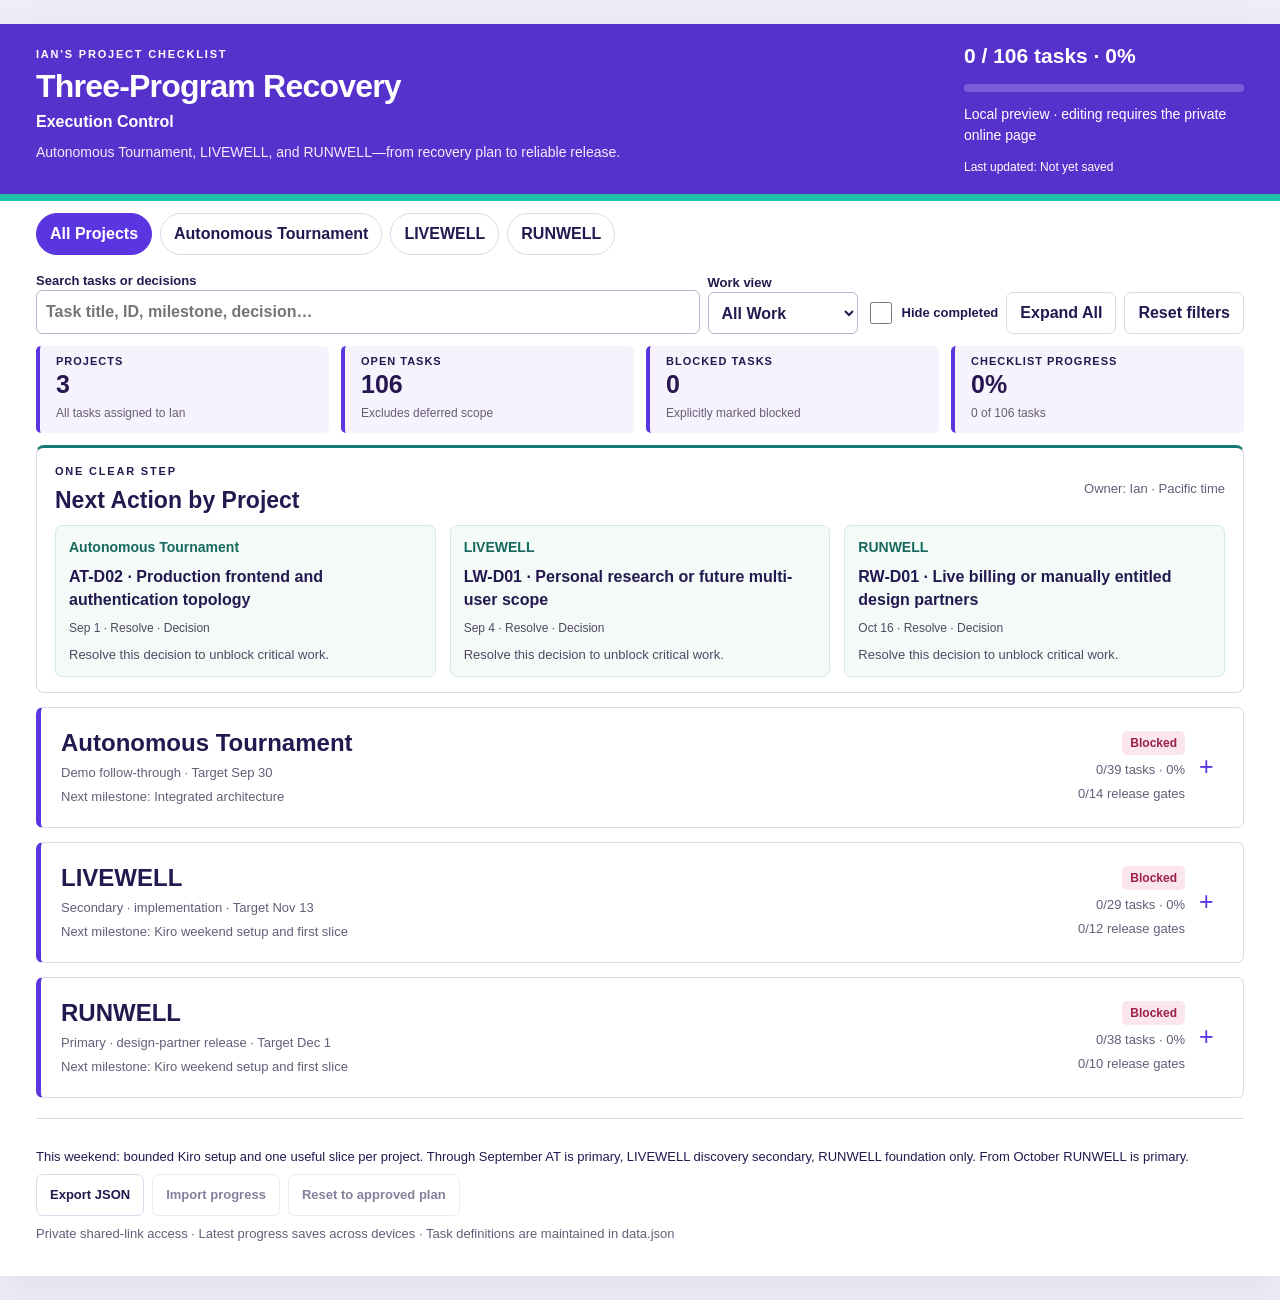
==== index.html @ fcde4083 "Build private three-program recovery checklist with shared S3 progress" ====
<!doctype html><html lang="en"><head><meta charset="utf-8"><meta name="viewport" content="width=device-width,initial-scale=1"><meta name="referrer" content="no-referrer"><title>Three-Program Recovery · Execution Control</title><link rel="stylesheet" href="styles.css"></head><body><main>
<header><div><p class="eyebrow">IAN'S PROJECT CHECKLIST</p><h1>Three-Program Recovery</h1><p class="header-sub">Execution Control</p><p id="subtitle">From recovery plan to reliable release.</p></div><div class="header-status"><strong id="headerProgress">Connecting…</strong><div class="progress"><span id="progressFill"></span></div><p id="sync" role="status" aria-live="polite">Loading shared progress</p><small id="updated"></small></div></header>
<section class="filters" aria-label="Checklist controls"><div class="pills" id="projects" aria-label="Project"><button data-project="all" class="active" aria-pressed="true">All Projects</button><button data-project="AT" aria-pressed="false">Autonomous Tournament</button><button data-project="LW" aria-pressed="false">LIVEWELL</button><button data-project="RW" aria-pressed="false">RUNWELL</button></div><div class="filter-row"><label class="search">Search tasks or decisions<input id="search" type="search" placeholder="Task title, ID, milestone, decision…"></label><label>Work view<select id="view"><option value="all">All Work</option><option value="open">Open Work</option><option value="critical">Critical Path</option><option value="blocked">Blocked</option><option value="gates">Release Gates</option></select></label><label class="check"><input type="checkbox" id="hideDone"> Hide completed</label><button id="expand">Expand All</button><button id="resetFilters">Reset filters</button></div></section>
<section class="metrics" aria-label="Selected project metrics" id="metrics"></section>
<section class="next"><div class="section-heading"><div><p class="eyebrow">ONE CLEAR STEP</p><h2>Next Action by Project</h2></div><span class="helper">Owner: Ian · Pacific time</span></div><div id="nextActions"></div></section>
<section class="portfolio" id="cards" aria-label="Project checklists"></section>
<footer><p id="sequence"></p><div class="footer-actions"><button id="export">Export JSON</button><button id="importButton">Import progress</button><input id="import" type="file" accept="application/json,.json" hidden><button id="reset">Reset to approved plan</button></div><p class="helper">Private shared-link access · Latest progress saves across devices · Task definitions are maintained in data.json</p></footer>
<div id="toast" role="alert" hidden></div>
<dialog id="editor"><form id="editForm"><div class="section-heading"><h2 id="editTitle"></h2><button type="button" id="closeEditor" aria-label="Close editor">✕</button></div><div id="editFields"></div><p id="editError" class="error" role="alert"></p><div class="dialog-actions"><button type="button" id="cancelEdit">Cancel</button><button class="primary" type="submit">Save changes</button></div></form></dialog>
</main><script>window.CONFIG=null;</script><script src="logic.js"></script><script src="app.js"></script></body></html>
---- styles.css ----
:root{font-family:"72","Brand 72",Arial,sans-serif;color:#24184f;background:#f0edf8;font-size:16px;line-height:1.5;--purple:#5b35df;--ink:#24184f;--teal:#147b70;--line:#ddd7ec;--wash:#f6f3fc}*{box-sizing:border-box}body{margin:0}main{max-width:1320px;margin:24px auto;background:white;box-shadow:0 16px 48px #24184f12}header{background:#5731cc;color:white;border-bottom:7px solid #22c1ac;padding:28px 36px;display:grid;grid-template-columns:1fr 280px;gap:24px;align-items:center}h1{font-size:clamp(28px,3vw,40px);line-height:1.12;margin:4px 0 6px;letter-spacing:-.8px}h2{font-size:23px;line-height:1.25;margin:0}h3{font-size:18px;margin:0 0 10px}p{margin:8px 0}.eyebrow{font-size:11px;letter-spacing:1.8px;font-weight:800;margin:0 0 6px}.header-sub{font-size:20px;font-weight:700;margin:0}.header-status strong{font-size:21px}.header-status p{font-size:14px}.header-status small{font-size:12px}#subtitle{color:#f3ecff;max-width:700px;font-size:15px}.progress{height:8px;background:#ffffff36;margin:12px 0;overflow:hidden;border-radius:8px}.progress span{height:100%;background:#28dfbf;display:block;width:0}.filters,.metrics,.next,.portfolio,footer{margin:20px 36px}.pills,.filter-row,.footer-actions{display:flex;gap:8px;flex-wrap:wrap;align-items:center}.pills{margin-bottom:16px}button,.button,select,input,textarea{font:inherit}button,.button{cursor:pointer;min-height:42px;border:1px solid var(--line);background:white;color:var(--ink);padding:8px 13px;border-radius:7px;font-weight:700;text-decoration:none;display:inline-flex;align-items:center;justify-content:center}button:hover,.button:hover{border-color:var(--purple);background:var(--wash)}button:disabled{opacity:.55;cursor:wait}.pills button{border-radius:22px}.pills .active,.primary{background:var(--purple);color:white;border-color:var(--purple)}.primary:hover{background:#4723b3;color:white}label{font-size:13px;font-weight:700;display:block}input:not([type=checkbox]),select,textarea{border:1px solid #bdb4d0;border-radius:6px;padding:9px;color:var(--ink);background:white;display:block;width:100%;min-height:42px}input[type=checkbox]{width:22px;height:22px;accent-color:var(--purple);flex-shrink:0}.filter-row{align-items:flex-end}.filter-row .search{flex:1;min-width:230px}.filter-row label:not(.search){flex-shrink:0}.check{display:flex;align-items:center;gap:7px;min-height:42px}.metrics{display:grid;grid-template-columns:repeat(4,1fr);gap:12px}.metric{padding:13px 18px;background:var(--wash);border-left:4px solid var(--purple);border-radius:5px}.metric span{font-size:11px;text-transform:uppercase;font-weight:800;letter-spacing:1px;display:block}.metric strong{font-size:27px;display:block}.metric small{font-size:12px;color:#665d79}.next{border:1px solid var(--line);border-top:3px solid var(--teal);border-radius:8px;padding:20px}.section-heading{display:flex;align-items:center;justify-content:space-between;gap:12px;margin-bottom:14px}.helper{font-size:13px;color:#665d79}#nextActions{display:grid;grid-template-columns:repeat(3,minmax(0,1fr));gap:14px}.next-item{padding:14px;background:#f3faf8;border:1px solid #d3eae5;border-radius:7px;min-width:0}.next-item h3{font-size:14px;margin:0 0 8px;color:#17695e}.next-item button{text-align:left;display:block;padding:0;background:none;border:0;font-size:16px;min-height:0;line-height:1.4}.next-item small{display:block;color:#514961;margin-top:8px}.next-item p{font-size:13px;color:#514961}.portfolio{margin-top:24px}.project-card{border:1px solid var(--line);border-left:5px solid var(--purple);border-radius:7px;margin:14px 0;overflow:hidden}.project-card>summary{padding:20px;list-style:none;cursor:pointer;display:grid;grid-template-columns:1fr auto 24px;align-items:center;gap:14px;background:#fff}.project-card>summary::-webkit-details-marker{display:none}.project-card>summary:after{content:'+';font-size:25px;color:var(--purple)}.project-card[open]>summary:after{content:'−'}.project-card>summary h2{font-size:24px}.project-card>summary small{display:block;font-size:13px;color:#665d79;margin-top:5px}.card-count{text-align:right;font-size:14px}.badge{display:inline-block;padding:3px 8px;border-radius:5px;background:#e5f4ef;color:#176051;font-size:12px;font-weight:800}.badge.blocked{background:#fce6ed;color:#9b2146}.badge.at-risk{background:#fff0d5;color:#805100}.project-body{padding:0 20px 22px;border-top:1px solid var(--line)}.context{display:grid;grid-template-columns:1fr 1fr;gap:14px;margin-top:18px}.context article{padding:16px;background:var(--wash);border-radius:6px}.context p,.context li{font-size:14px}.context summary{cursor:pointer;font-size:14px;font-weight:bold}.note-section{margin:20px 0;padding:18px;border:1px solid var(--line);border-radius:6px}.note-section textarea{min-height:88px;resize:vertical}.note-bottom{display:flex;align-items:center;gap:10px;flex-wrap:wrap;margin-top:10px}.note-bottom label{display:flex;align-items:center;gap:8px}.note-bottom input{max-width:140px}.phase{margin:22px 0}.phase>h3{font-size:12px;letter-spacing:1.1px;text-transform:uppercase;padding:10px 12px;background:#eee8fa;color:#4b2ca2;border-radius:4px}.task{border-bottom:1px solid var(--line);padding:12px 0;display:grid;grid-template-columns:28px minmax(0,1fr) auto;gap:10px;align-items:start}.task .title{font-size:16px;font-weight:700;display:block}.task.done .title{color:#6d657e;text-decoration:line-through}.task-meta{font-size:12px;color:#665d79;display:flex;gap:7px;flex-wrap:wrap;margin:4px 0}.task-meta .overdue{color:#a32641;font-weight:bold}.task details{font-size:14px;color:#514961}.task details summary{cursor:pointer;color:#5435a5;font-weight:700}.task p{white-space:pre-wrap;overflow-wrap:anywhere}.task .edit-task{font-size:13px;min-height:36px;padding:6px 10px}.task:target,.highlight{outline:3px solid #21bda6;outline-offset:3px;background:#f0faf7}.gates,.decisions,.costs{padding:16px;background:#faf9fc;border:1px solid var(--line);border-radius:6px;margin:18px 0}.gate-row,.decision-row{border-top:1px solid var(--line);padding:10px 0;display:flex;justify-content:space-between;gap:12px;font-size:14px}.gate-row button{font-size:12px;padding:3px 7px;min-height:30px}.gate-links{display:flex;gap:4px;flex-wrap:wrap}.decision-row small{display:block;color:#665d79}.costs>summary{cursor:pointer;font-weight:bold}.empty{padding:22px;background:var(--wash);color:#665d79;border-radius:6px}footer{padding:20px 0 24px;border-top:1px solid var(--line)}footer>p{font-size:13px}footer button,footer .button{font-size:13px}dialog{border:1px solid var(--line);border-radius:12px;max-width:660px;width:calc(100% - 30px);max-height:90vh;padding:24px;color:var(--ink)}dialog::backdrop{background:#19102d80}dialog label{margin:12px 0}dialog textarea{min-height:80px}.dialog-grid{display:grid;grid-template-columns:1fr 1fr;gap:12px}.dialog-actions{display:flex;justify-content:flex-end;gap:10px;margin-top:18px}.error{color:#aa2445;white-space:pre-wrap}#toast{position:fixed;bottom:22px;left:50%;transform:translateX(-50%);max-width:calc(100% - 24px);background:#24184f;color:white;padding:15px 20px;border-radius:9px;box-shadow:0 5px 20px #0003;z-index:10}button:focus-visible,summary:focus-visible,input:focus-visible,select:focus-visible,textarea:focus-visible,.button:focus-visible{outline:3px solid #169f90;outline-offset:3px}[hidden]{display:none!important}summary{scroll-margin-top:20px}button,a{overflow-wrap:anywhere}@media(max-width:800px){main{margin:0}header{padding:24px 20px;grid-template-columns:1fr}.header-status{max-width:380px}.filters,.metrics,.next,.portfolio,footer{margin-left:20px;margin-right:20px}.metrics{grid-template-columns:repeat(2,1fr)}#nextActions{grid-template-columns:1fr}.context{grid-template-columns:1fr}.section-heading{align-items:flex-start;flex-wrap:wrap}.project-card>summary{grid-template-columns:1fr 20px;padding:16px}.project-card>summary:after{grid-column:2;grid-row:1}.card-count{text-align:left;grid-column:1}.project-card>summary h2{font-size:23px}.project-body{padding:0 14px 18px}.task{grid-template-columns:26px minmax(0,1fr)}.edit-task{grid-column:2;justify-self:start}.gate-row,.decision-row{flex-direction:column}.filter-row .search{min-width:100%}.dialog-grid{grid-template-columns:1fr}.next{padding:16px}}@media(prefers-reduced-motion:reduce){*{scroll-behavior:auto!important}}@media print{.filters,footer,.edit-task,.note-bottom{display:none}main{margin:0;box-shadow:none}header{background:#eee;color:#24184f}}

@media(min-width:801px){header{padding:20px 36px;gap:20px}h1{font-size:36px}.header-sub{font-size:18px}.filters,.metrics,.next,.portfolio{margin-top:16px;margin-bottom:16px}.metric{padding:10px 16px}.metric strong{font-size:25px}.next{padding:15px 18px}.next-item{padding:11px 13px}.next-item p{margin-bottom:0}.section-heading{margin-bottom:11px}}

input:not([type=checkbox]),select,textarea{font-size:16px}

@media(min-width:801px){header{padding:16px 36px}h1{font-size:32px}.header-sub{font-size:16px}#subtitle{font-size:14px}.filters,.metrics,.next,.portfolio{margin-top:12px;margin-bottom:12px}.metric{padding:9px 16px}.metric span,.metric strong{line-height:1.25}.next-item small{font-size:12px}}
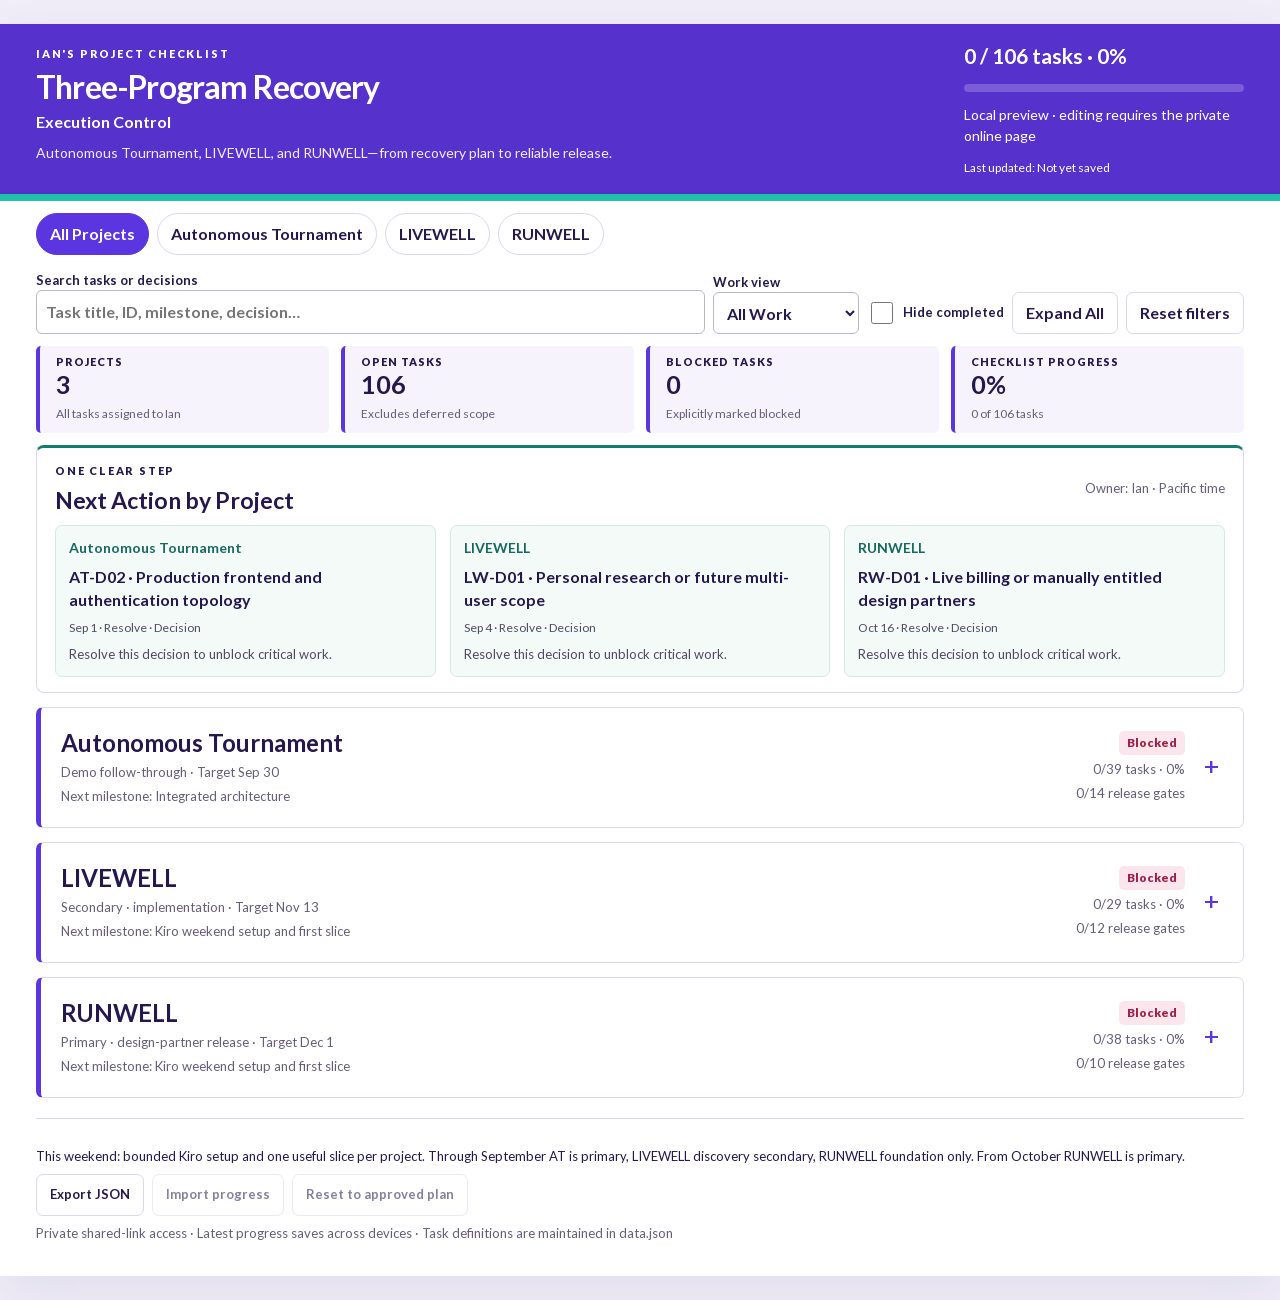
==== commit 59ba261d: "Replace Unicode UI glyphs with embedded Google Material Symbols" ====
--- a/index.html
+++ b/index.html
@@ -6,5 +6,5 @@
 <section class="portfolio" id="cards" aria-label="Project checklists"></section>
 <footer><p id="sequence"></p><div class="footer-actions"><button id="export">Export JSON</button><button id="importButton">Import progress</button><input id="import" type="file" accept="application/json,.json" hidden><button id="reset">Reset to approved plan</button></div><p class="helper">Private shared-link access · Latest progress saves across devices · Task definitions are maintained in data.json</p></footer>
 <div id="toast" role="alert" hidden></div>
-<dialog id="editor"><form id="editForm"><div class="section-heading"><h2 id="editTitle"></h2><button type="button" id="closeEditor" aria-label="Close editor">✕</button></div><div id="editFields"></div><p id="editError" class="error" role="alert"></p><div class="dialog-actions"><button type="button" id="cancelEdit">Cancel</button><button class="primary" type="submit">Save changes</button></div></form></dialog>
+<dialog id="editor"><form id="editForm"><div class="section-heading"><h2 id="editTitle"></h2><button type="button" id="closeEditor" aria-label="Close editor"><span class="material-icon" aria-hidden="true">close</span></button></div><div id="editFields"></div><p id="editError" class="error" role="alert"></p><div class="dialog-actions"><button type="button" id="cancelEdit">Cancel</button><button class="primary" type="submit">Save changes</button></div></form></dialog>
 </main><script>window.CONFIG=null;</script><script src="logic.js"></script><script src="app.js"></script></body></html>
--- a/styles.css
+++ b/styles.css
@@ -1,7 +1,15 @@
-:root{font-family:"72","Brand 72",Arial,sans-serif;color:#24184f;background:#f0edf8;font-size:16px;line-height:1.5;--purple:#5b35df;--ink:#24184f;--teal:#147b70;--line:#ddd7ec;--wash:#f6f3fc}*{box-sizing:border-box}body{margin:0}main{max-width:1320px;margin:24px auto;background:white;box-shadow:0 16px 48px #24184f12}header{background:#5731cc;color:white;border-bottom:7px solid #22c1ac;padding:28px 36px;display:grid;grid-template-columns:1fr 280px;gap:24px;align-items:center}h1{font-size:clamp(28px,3vw,40px);line-height:1.12;margin:4px 0 6px;letter-spacing:-.8px}h2{font-size:23px;line-height:1.25;margin:0}h3{font-size:18px;margin:0 0 10px}p{margin:8px 0}.eyebrow{font-size:11px;letter-spacing:1.8px;font-weight:800;margin:0 0 6px}.header-sub{font-size:20px;font-weight:700;margin:0}.header-status strong{font-size:21px}.header-status p{font-size:14px}.header-status small{font-size:12px}#subtitle{color:#f3ecff;max-width:700px;font-size:15px}.progress{height:8px;background:#ffffff36;margin:12px 0;overflow:hidden;border-radius:8px}.progress span{height:100%;background:#28dfbf;display:block;width:0}.filters,.metrics,.next,.portfolio,footer{margin:20px 36px}.pills,.filter-row,.footer-actions{display:flex;gap:8px;flex-wrap:wrap;align-items:center}.pills{margin-bottom:16px}button,.button,select,input,textarea{font:inherit}button,.button{cursor:pointer;min-height:42px;border:1px solid var(--line);background:white;color:var(--ink);padding:8px 13px;border-radius:7px;font-weight:700;text-decoration:none;display:inline-flex;align-items:center;justify-content:center}button:hover,.button:hover{border-color:var(--purple);background:var(--wash)}button:disabled{opacity:.55;cursor:wait}.pills button{border-radius:22px}.pills .active,.primary{background:var(--purple);color:white;border-color:var(--purple)}.primary:hover{background:#4723b3;color:white}label{font-size:13px;font-weight:700;display:block}input:not([type=checkbox]),select,textarea{border:1px solid #bdb4d0;border-radius:6px;padding:9px;color:var(--ink);background:white;display:block;width:100%;min-height:42px}input[type=checkbox]{width:22px;height:22px;accent-color:var(--purple);flex-shrink:0}.filter-row{align-items:flex-end}.filter-row .search{flex:1;min-width:230px}.filter-row label:not(.search){flex-shrink:0}.check{display:flex;align-items:center;gap:7px;min-height:42px}.metrics{display:grid;grid-template-columns:repeat(4,1fr);gap:12px}.metric{padding:13px 18px;background:var(--wash);border-left:4px solid var(--purple);border-radius:5px}.metric span{font-size:11px;text-transform:uppercase;font-weight:800;letter-spacing:1px;display:block}.metric strong{font-size:27px;display:block}.metric small{font-size:12px;color:#665d79}.next{border:1px solid var(--line);border-top:3px solid var(--teal);border-radius:8px;padding:20px}.section-heading{display:flex;align-items:center;justify-content:space-between;gap:12px;margin-bottom:14px}.helper{font-size:13px;color:#665d79}#nextActions{display:grid;grid-template-columns:repeat(3,minmax(0,1fr));gap:14px}.next-item{padding:14px;background:#f3faf8;border:1px solid #d3eae5;border-radius:7px;min-width:0}.next-item h3{font-size:14px;margin:0 0 8px;color:#17695e}.next-item button{text-align:left;display:block;padding:0;background:none;border:0;font-size:16px;min-height:0;line-height:1.4}.next-item small{display:block;color:#514961;margin-top:8px}.next-item p{font-size:13px;color:#514961}.portfolio{margin-top:24px}.project-card{border:1px solid var(--line);border-left:5px solid var(--purple);border-radius:7px;margin:14px 0;overflow:hidden}.project-card>summary{padding:20px;list-style:none;cursor:pointer;display:grid;grid-template-columns:1fr auto 24px;align-items:center;gap:14px;background:#fff}.project-card>summary::-webkit-details-marker{display:none}.project-card>summary:after{content:'+';font-size:25px;color:var(--purple)}.project-card[open]>summary:after{content:'−'}.project-card>summary h2{font-size:24px}.project-card>summary small{display:block;font-size:13px;color:#665d79;margin-top:5px}.card-count{text-align:right;font-size:14px}.badge{display:inline-block;padding:3px 8px;border-radius:5px;background:#e5f4ef;color:#176051;font-size:12px;font-weight:800}.badge.blocked{background:#fce6ed;color:#9b2146}.badge.at-risk{background:#fff0d5;color:#805100}.project-body{padding:0 20px 22px;border-top:1px solid var(--line)}.context{display:grid;grid-template-columns:1fr 1fr;gap:14px;margin-top:18px}.context article{padding:16px;background:var(--wash);border-radius:6px}.context p,.context li{font-size:14px}.context summary{cursor:pointer;font-size:14px;font-weight:bold}.note-section{margin:20px 0;padding:18px;border:1px solid var(--line);border-radius:6px}.note-section textarea{min-height:88px;resize:vertical}.note-bottom{display:flex;align-items:center;gap:10px;flex-wrap:wrap;margin-top:10px}.note-bottom label{display:flex;align-items:center;gap:8px}.note-bottom input{max-width:140px}.phase{margin:22px 0}.phase>h3{font-size:12px;letter-spacing:1.1px;text-transform:uppercase;padding:10px 12px;background:#eee8fa;color:#4b2ca2;border-radius:4px}.task{border-bottom:1px solid var(--line);padding:12px 0;display:grid;grid-template-columns:28px minmax(0,1fr) auto;gap:10px;align-items:start}.task .title{font-size:16px;font-weight:700;display:block}.task.done .title{color:#6d657e;text-decoration:line-through}.task-meta{font-size:12px;color:#665d79;display:flex;gap:7px;flex-wrap:wrap;margin:4px 0}.task-meta .overdue{color:#a32641;font-weight:bold}.task details{font-size:14px;color:#514961}.task details summary{cursor:pointer;color:#5435a5;font-weight:700}.task p{white-space:pre-wrap;overflow-wrap:anywhere}.task .edit-task{font-size:13px;min-height:36px;padding:6px 10px}.task:target,.highlight{outline:3px solid #21bda6;outline-offset:3px;background:#f0faf7}.gates,.decisions,.costs{padding:16px;background:#faf9fc;border:1px solid var(--line);border-radius:6px;margin:18px 0}.gate-row,.decision-row{border-top:1px solid var(--line);padding:10px 0;display:flex;justify-content:space-between;gap:12px;font-size:14px}.gate-row button{font-size:12px;padding:3px 7px;min-height:30px}.gate-links{display:flex;gap:4px;flex-wrap:wrap}.decision-row small{display:block;color:#665d79}.costs>summary{cursor:pointer;font-weight:bold}.empty{padding:22px;background:var(--wash);color:#665d79;border-radius:6px}footer{padding:20px 0 24px;border-top:1px solid var(--line)}footer>p{font-size:13px}footer button,footer .button{font-size:13px}dialog{border:1px solid var(--line);border-radius:12px;max-width:660px;width:calc(100% - 30px);max-height:90vh;padding:24px;color:var(--ink)}dialog::backdrop{background:#19102d80}dialog label{margin:12px 0}dialog textarea{min-height:80px}.dialog-grid{display:grid;grid-template-columns:1fr 1fr;gap:12px}.dialog-actions{display:flex;justify-content:flex-end;gap:10px;margin-top:18px}.error{color:#aa2445;white-space:pre-wrap}#toast{position:fixed;bottom:22px;left:50%;transform:translateX(-50%);max-width:calc(100% - 24px);background:#24184f;color:white;padding:15px 20px;border-radius:9px;box-shadow:0 5px 20px #0003;z-index:10}button:focus-visible,summary:focus-visible,input:focus-visible,select:focus-visible,textarea:focus-visible,.button:focus-visible{outline:3px solid #169f90;outline-offset:3px}[hidden]{display:none!important}summary{scroll-margin-top:20px}button,a{overflow-wrap:anywhere}@media(max-width:800px){main{margin:0}header{padding:24px 20px;grid-template-columns:1fr}.header-status{max-width:380px}.filters,.metrics,.next,.portfolio,footer{margin-left:20px;margin-right:20px}.metrics{grid-template-columns:repeat(2,1fr)}#nextActions{grid-template-columns:1fr}.context{grid-template-columns:1fr}.section-heading{align-items:flex-start;flex-wrap:wrap}.project-card>summary{grid-template-columns:1fr 20px;padding:16px}.project-card>summary:after{grid-column:2;grid-row:1}.card-count{text-align:left;grid-column:1}.project-card>summary h2{font-size:23px}.project-body{padding:0 14px 18px}.task{grid-template-columns:26px minmax(0,1fr)}.edit-task{grid-column:2;justify-self:start}.gate-row,.decision-row{flex-direction:column}.filter-row .search{min-width:100%}.dialog-grid{grid-template-columns:1fr}.next{padding:16px}}@media(prefers-reduced-motion:reduce){*{scroll-behavior:auto!important}}@media print{.filters,footer,.edit-task,.note-bottom{display:none}main{margin:0;box-shadow:none}header{background:#eee;color:#24184f}}
+@font-face{font-family:"Material Symbols Outlined";font-style:normal;font-weight:400;src:url("fonts/MaterialSymbols-UI.woff2") format("woff2");font-display:block;}
+@font-face{font-family:"Lato";font-style:normal;font-weight:400;font-display:swap;src:url("fonts/Lato-400.woff2") format("woff2");}
+@font-face{font-family:"Lato";font-style:normal;font-weight:700;font-display:swap;src:url("fonts/Lato-700.woff2") format("woff2");}
+@font-face{font-family:"Lato";font-style:normal;font-weight:900;font-display:swap;src:url("fonts/Lato-900.woff2") format("woff2");}
+:root{font-family:"Lato",Arial,sans-serif;color:#24184f;background:#f0edf8;font-size:16px;line-height:1.5;--purple:#5b35df;--ink:#24184f;--teal:#147b70;--line:#ddd7ec;--wash:#f6f3fc}*{box-sizing:border-box}body{margin:0}main{max-width:1320px;margin:24px auto;background:white;box-shadow:0 16px 48px #24184f12}header{background:#5731cc;color:white;border-bottom:7px solid #22c1ac;padding:28px 36px;display:grid;grid-template-columns:1fr 280px;gap:24px;align-items:center}h1{font-size:clamp(28px,3vw,40px);line-height:1.12;margin:4px 0 6px;letter-spacing:-.8px}h2{font-size:23px;line-height:1.25;margin:0}h3{font-size:18px;margin:0 0 10px}p{margin:8px 0}.eyebrow{font-size:11px;letter-spacing:1.8px;font-weight:800;margin:0 0 6px}.header-sub{font-size:20px;font-weight:700;margin:0}.header-status strong{font-size:21px}.header-status p{font-size:14px}.header-status small{font-size:12px}#subtitle{color:#f3ecff;max-width:700px;font-size:15px}.progress{height:8px;background:#ffffff36;margin:12px 0;overflow:hidden;border-radius:8px}.progress span{height:100%;background:#28dfbf;display:block;width:0}.filters,.metrics,.next,.portfolio,footer{margin:20px 36px}.pills,.filter-row,.footer-actions{display:flex;gap:8px;flex-wrap:wrap;align-items:center}.pills{margin-bottom:16px}button,.button,select,input,textarea{font:inherit}button,.button{cursor:pointer;min-height:42px;border:1px solid var(--line);background:white;color:var(--ink);padding:8px 13px;border-radius:7px;font-weight:700;text-decoration:none;display:inline-flex;align-items:center;justify-content:center}button:hover,.button:hover{border-color:var(--purple);background:var(--wash)}button:disabled{opacity:.55;cursor:wait}.pills button{border-radius:22px}.pills .active,.primary{background:var(--purple);color:white;border-color:var(--purple)}.primary:hover{background:#4723b3;color:white}label{font-size:13px;font-weight:700;display:block}input:not([type=checkbox]),select,textarea{border:1px solid #bdb4d0;border-radius:6px;padding:9px;color:var(--ink);background:white;display:block;width:100%;min-height:42px}input[type=checkbox]{width:22px;height:22px;accent-color:var(--purple);flex-shrink:0}.filter-row{align-items:flex-end}.filter-row .search{flex:1;min-width:230px}.filter-row label:not(.search){flex-shrink:0}.check{display:flex;align-items:center;gap:7px;min-height:42px}.metrics{display:grid;grid-template-columns:repeat(4,1fr);gap:12px}.metric{padding:13px 18px;background:var(--wash);border-left:4px solid var(--purple);border-radius:5px}.metric span{font-size:11px;text-transform:uppercase;font-weight:800;letter-spacing:1px;display:block}.metric strong{font-size:27px;display:block}.metric small{font-size:12px;color:#665d79}.next{border:1px solid var(--line);border-top:3px solid var(--teal);border-radius:8px;padding:20px}.section-heading{display:flex;align-items:center;justify-content:space-between;gap:12px;margin-bottom:14px}.helper{font-size:13px;color:#665d79}#nextActions{display:grid;grid-template-columns:repeat(3,minmax(0,1fr));gap:14px}.next-item{padding:14px;background:#f3faf8;border:1px solid #d3eae5;border-radius:7px;min-width:0}.next-item h3{font-size:14px;margin:0 0 8px;color:#17695e}.next-item button{text-align:left;display:block;padding:0;background:none;border:0;font-size:16px;min-height:0;line-height:1.4}.next-item small{display:block;color:#514961;margin-top:8px}.next-item p{font-size:13px;color:#514961}.portfolio{margin-top:24px}.project-card{border:1px solid var(--line);border-left:5px solid var(--purple);border-radius:7px;margin:14px 0;overflow:hidden}.project-card>summary{padding:20px;list-style:none;cursor:pointer;display:grid;grid-template-columns:1fr auto 24px;align-items:center;gap:14px;background:#fff}.project-card>summary::-webkit-details-marker{display:none}.project-card>summary:after{content:'add';font-family:'Material Symbols Outlined';font-weight:400;font-feature-settings:'liga';font-size:25px;color:var(--purple)}.project-card[open]>summary:after{content:'remove'}.project-card>summary h2{font-size:24px}.project-card>summary small{display:block;font-size:13px;color:#665d79;margin-top:5px}.card-count{text-align:right;font-size:14px}.badge{display:inline-block;padding:3px 8px;border-radius:5px;background:#e5f4ef;color:#176051;font-size:12px;font-weight:800}.badge.blocked{background:#fce6ed;color:#9b2146}.badge.at-risk{background:#fff0d5;color:#805100}.project-body{padding:0 20px 22px;border-top:1px solid var(--line)}.context{display:grid;grid-template-columns:1fr 1fr;gap:14px;margin-top:18px}.context article{padding:16px;background:var(--wash);border-radius:6px}.context p,.context li{font-size:14px}.context summary{cursor:pointer;font-size:14px;font-weight:bold}.note-section{margin:20px 0;padding:18px;border:1px solid var(--line);border-radius:6px}.note-section textarea{min-height:88px;resize:vertical}.note-bottom{display:flex;align-items:center;gap:10px;flex-wrap:wrap;margin-top:10px}.note-bottom label{display:flex;align-items:center;gap:8px}.note-bottom input{max-width:140px}.phase{margin:22px 0}.phase>h3{font-size:12px;letter-spacing:1.1px;text-transform:uppercase;padding:10px 12px;background:#eee8fa;color:#4b2ca2;border-radius:4px}.task{border-bottom:1px solid var(--line);padding:12px 0;display:grid;grid-template-columns:28px minmax(0,1fr) auto;gap:10px;align-items:start}.task .title{font-size:16px;font-weight:700;display:block}.task.done .title{color:#6d657e;text-decoration:line-through}.task-meta{font-size:12px;color:#665d79;display:flex;gap:7px;flex-wrap:wrap;margin:4px 0}.task-meta .overdue{color:#a32641;font-weight:bold}.task details{font-size:14px;color:#514961}.task details summary{cursor:pointer;color:#5435a5;font-weight:700}.task p{white-space:pre-wrap;overflow-wrap:anywhere}.task .edit-task{font-size:13px;min-height:36px;padding:6px 10px}.task:target,.highlight{outline:3px solid #21bda6;outline-offset:3px;background:#f0faf7}.gates,.decisions,.costs{padding:16px;background:#faf9fc;border:1px solid var(--line);border-radius:6px;margin:18px 0}.gate-row,.decision-row{border-top:1px solid var(--line);padding:10px 0;display:flex;justify-content:space-between;gap:12px;font-size:14px}.gate-row button{font-size:12px;padding:3px 7px;min-height:30px}.gate-links{display:flex;gap:4px;flex-wrap:wrap}.decision-row small{display:block;color:#665d79}.costs>summary{cursor:pointer;font-weight:bold}.empty{padding:22px;background:var(--wash);color:#665d79;border-radius:6px}footer{padding:20px 0 24px;border-top:1px solid var(--line)}footer>p{font-size:13px}footer button,footer .button{font-size:13px}dialog{border:1px solid var(--line);border-radius:12px;max-width:660px;width:calc(100% - 30px);max-height:90vh;padding:24px;color:var(--ink)}dialog::backdrop{background:#19102d80}dialog label{margin:12px 0}dialog textarea{min-height:80px}.dialog-grid{display:grid;grid-template-columns:1fr 1fr;gap:12px}.dialog-actions{display:flex;justify-content:flex-end;gap:10px;margin-top:18px}.error{color:#aa2445;white-space:pre-wrap}#toast{position:fixed;bottom:22px;left:50%;transform:translateX(-50%);max-width:calc(100% - 24px);background:#24184f;color:white;padding:15px 20px;border-radius:9px;box-shadow:0 5px 20px #0003;z-index:10}button:focus-visible,summary:focus-visible,input:focus-visible,select:focus-visible,textarea:focus-visible,.button:focus-visible{outline:3px solid #169f90;outline-offset:3px}[hidden]{display:none!important}summary{scroll-margin-top:20px}button,a{overflow-wrap:anywhere}@media(max-width:800px){main{margin:0}header{padding:24px 20px;grid-template-columns:1fr}.header-status{max-width:380px}.filters,.metrics,.next,.portfolio,footer{margin-left:20px;margin-right:20px}.metrics{grid-template-columns:repeat(2,1fr)}#nextActions{grid-template-columns:1fr}.context{grid-template-columns:1fr}.section-heading{align-items:flex-start;flex-wrap:wrap}.project-card>summary{grid-template-columns:1fr 20px;padding:16px}.project-card>summary:after{grid-column:2;grid-row:1}.card-count{text-align:left;grid-column:1}.project-card>summary h2{font-size:23px}.project-body{padding:0 14px 18px}.task{grid-template-columns:26px minmax(0,1fr)}.edit-task{grid-column:2;justify-self:start}.gate-row,.decision-row{flex-direction:column}.filter-row .search{min-width:100%}.dialog-grid{grid-template-columns:1fr}.next{padding:16px}}@media(prefers-reduced-motion:reduce){*{scroll-behavior:auto!important}}@media print{.filters,footer,.edit-task,.note-bottom{display:none}main{margin:0;box-shadow:none}header{background:#eee;color:#24184f}}
 
 @media(min-width:801px){header{padding:20px 36px;gap:20px}h1{font-size:36px}.header-sub{font-size:18px}.filters,.metrics,.next,.portfolio{margin-top:16px;margin-bottom:16px}.metric{padding:10px 16px}.metric strong{font-size:25px}.next{padding:15px 18px}.next-item{padding:11px 13px}.next-item p{margin-bottom:0}.section-heading{margin-bottom:11px}}
 
 input:not([type=checkbox]),select,textarea{font-size:16px}
 
 @media(min-width:801px){header{padding:16px 36px}h1{font-size:32px}.header-sub{font-size:16px}#subtitle{font-size:14px}.filters,.metrics,.next,.portfolio{margin-top:12px;margin-bottom:12px}.metric{padding:9px 16px}.metric span,.metric strong{line-height:1.25}.next-item small{font-size:12px}}
+
+.decision-status{display:inline-flex;align-items:center;gap:5px;border-radius:20px;padding:3px 10px;font-size:12px;font-weight:800;margin:0 8px 7px 0;white-space:nowrap}.decision-status.resolved{background:#dff3eb;color:#14614f;border:1px solid #afd6c5}.decision-status.open{background:#fff0d5;color:#805100;border:1px solid #e9ce9b}.decision-row{padding:14px 12px;margin:9px 0;border:1px solid var(--line);border-left:4px solid #ddb861;border-radius:6px;align-items:flex-start}.decision-row.is-resolved{border-left-color:#29977e;background:#f2faf6}.decision-content{min-width:0;flex:1}.decision-content p{overflow-wrap:anywhere}.decision-row>button{flex-shrink:0}.task-decisions{background:#f1f8f5;border-left:3px solid #29977e;padding:12px;margin:12px 0}.decisions .section-heading h3{margin:0}
+
+.material-icon{font-family:"Material Symbols Outlined";font-weight:400;font-style:normal;font-size:18px;line-height:1;display:inline-block;vertical-align:middle;letter-spacing:normal;text-transform:none;white-space:nowrap;word-wrap:normal;direction:ltr;font-feature-settings:"liga";-webkit-font-smoothing:antialiased;flex-shrink:0}.sr-only{position:absolute;width:1px;height:1px;padding:0;margin:-1px;overflow:hidden;clip:rect(0,0,0,0);white-space:nowrap;border:0}
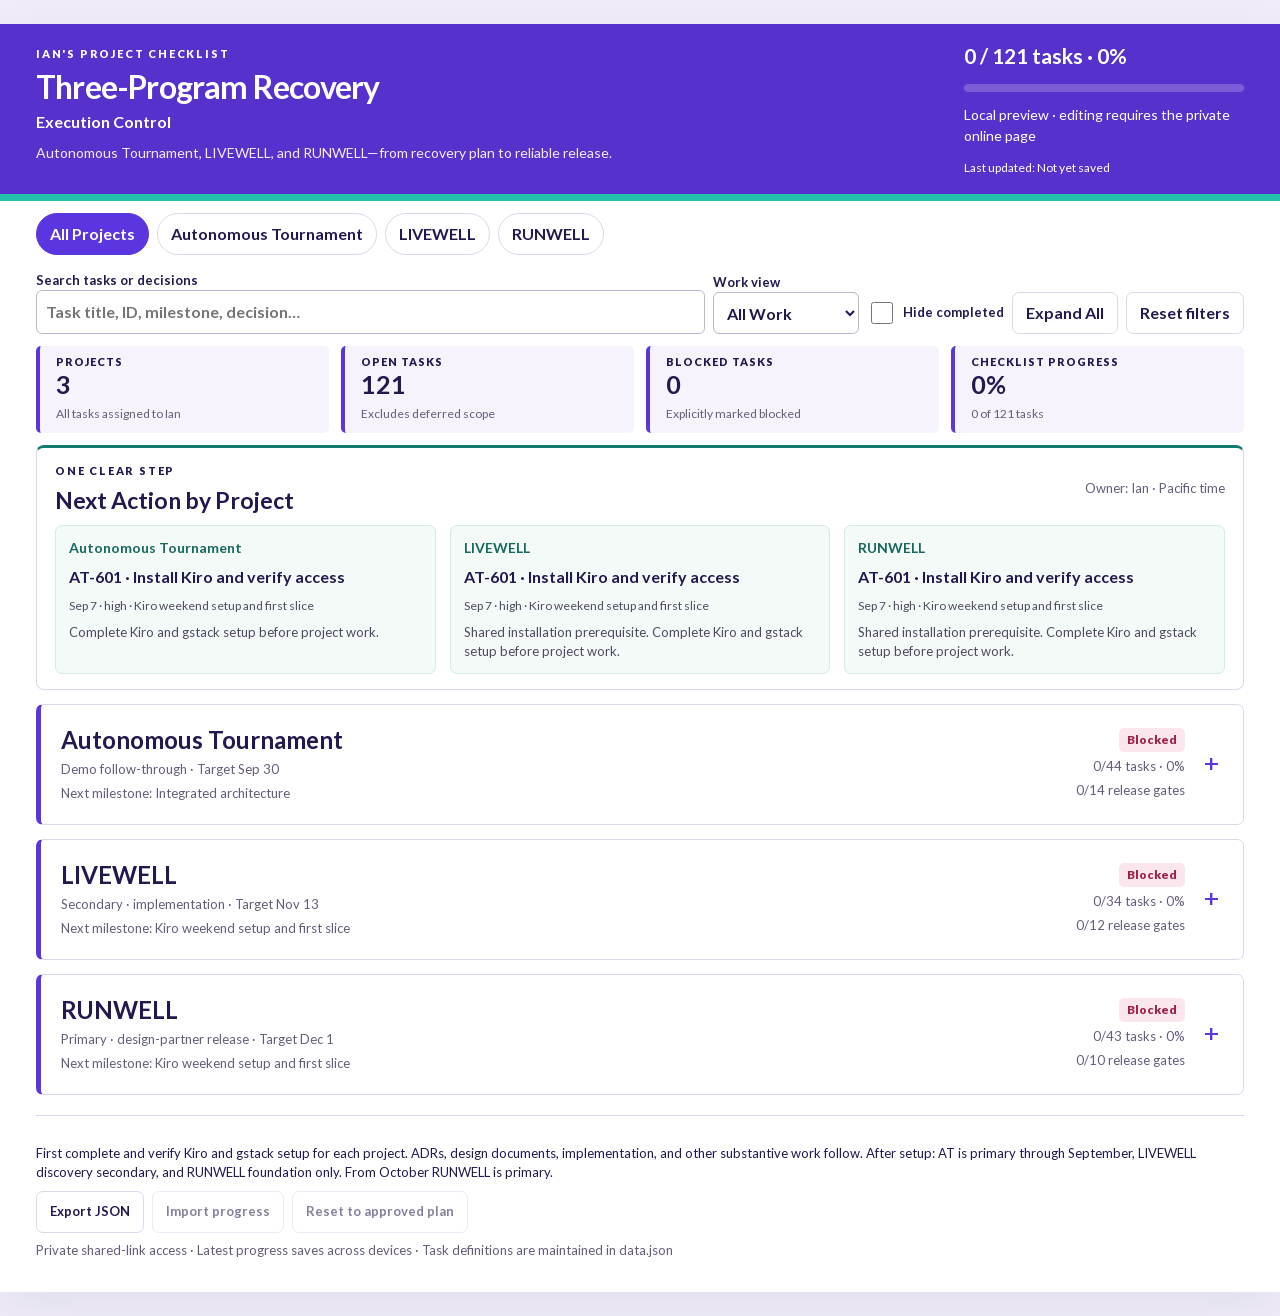
==== commit 0f095420: "Add Doing work view filter" ====
--- a/index.html
+++ b/index.html
@@ -1,6 +1,6 @@
 <!doctype html><html lang="en"><head><meta charset="utf-8"><meta name="viewport" content="width=device-width,initial-scale=1"><meta name="referrer" content="no-referrer"><title>Three-Program Recovery · Execution Control</title><link rel="stylesheet" href="styles.css"></head><body><main>
 <header><div><p class="eyebrow">IAN'S PROJECT CHECKLIST</p><h1>Three-Program Recovery</h1><p class="header-sub">Execution Control</p><p id="subtitle">From recovery plan to reliable release.</p></div><div class="header-status"><strong id="headerProgress">Connecting…</strong><div class="progress"><span id="progressFill"></span></div><p id="sync" role="status" aria-live="polite">Loading shared progress</p><small id="updated"></small></div></header>
-<section class="filters" aria-label="Checklist controls"><div class="pills" id="projects" aria-label="Project"><button data-project="all" class="active" aria-pressed="true">All Projects</button><button data-project="AT" aria-pressed="false">Autonomous Tournament</button><button data-project="LW" aria-pressed="false">LIVEWELL</button><button data-project="RW" aria-pressed="false">RUNWELL</button></div><div class="filter-row"><label class="search">Search tasks or decisions<input id="search" type="search" placeholder="Task title, ID, milestone, decision…"></label><label>Work view<select id="view"><option value="all">All Work</option><option value="open">Open Work</option><option value="critical">Critical Path</option><option value="blocked">Blocked</option><option value="gates">Release Gates</option></select></label><label class="check"><input type="checkbox" id="hideDone"> Hide completed</label><button id="expand">Expand All</button><button id="resetFilters">Reset filters</button></div></section>
+<section class="filters" aria-label="Checklist controls"><div class="pills" id="projects" aria-label="Project"><button data-project="all" class="active" aria-pressed="true">All Projects</button><button data-project="AT" aria-pressed="false">Autonomous Tournament</button><button data-project="LW" aria-pressed="false">LIVEWELL</button><button data-project="RW" aria-pressed="false">RUNWELL</button></div><div class="filter-row"><label class="search">Search tasks or decisions<input id="search" type="search" placeholder="Task title, ID, milestone, decision…"></label><label>Work view<select id="view"><option value="all">All Work</option><option value="open">Open Work</option><option value="doing">Doing</option><option value="critical">Critical Path</option><option value="blocked">Blocked</option><option value="gates">Release Gates</option></select></label><label class="check"><input type="checkbox" id="hideDone"> Hide completed</label><button id="expand">Expand All</button><button id="resetFilters">Reset filters</button></div></section>
 <section class="metrics" aria-label="Selected project metrics" id="metrics"></section>
 <section class="next"><div class="section-heading"><div><p class="eyebrow">ONE CLEAR STEP</p><h2>Next Action by Project</h2></div><span class="helper">Owner: Ian · Pacific time</span></div><div id="nextActions"></div></section>
 <section class="portfolio" id="cards" aria-label="Project checklists"></section>
--- a/styles.css
+++ b/styles.css
@@ -13,3 +13,8 @@
 .decision-status{display:inline-flex;align-items:center;gap:5px;border-radius:20px;padding:3px 10px;font-size:12px;font-weight:800;margin:0 8px 7px 0;white-space:nowrap}.decision-status.resolved{background:#dff3eb;color:#14614f;border:1px solid #afd6c5}.decision-status.open{background:#fff0d5;color:#805100;border:1px solid #e9ce9b}.decision-row{padding:14px 12px;margin:9px 0;border:1px solid var(--line);border-left:4px solid #ddb861;border-radius:6px;align-items:flex-start}.decision-row.is-resolved{border-left-color:#29977e;background:#f2faf6}.decision-content{min-width:0;flex:1}.decision-content p{overflow-wrap:anywhere}.decision-row>button{flex-shrink:0}.task-decisions{background:#f1f8f5;border-left:3px solid #29977e;padding:12px;margin:12px 0}.decisions .section-heading h3{margin:0}
 
 .material-icon{font-family:"Material Symbols Outlined";font-weight:400;font-style:normal;font-size:18px;line-height:1;display:inline-block;vertical-align:middle;letter-spacing:normal;text-transform:none;white-space:nowrap;word-wrap:normal;direction:ltr;font-feature-settings:"liga";-webkit-font-smoothing:antialiased;flex-shrink:0}.sr-only{position:absolute;width:1px;height:1px;padding:0;margin:-1px;overflow:hidden;clip:rect(0,0,0,0);white-space:nowrap;border:0}
+
+/* Status ribbons supplement the written status and completion check. */
+.task{border-left:3px solid var(--line);padding-left:10px}
+.task.doing{border-left-color:var(--teal)}
+.task.blocked{border-left-color:#b34e68}
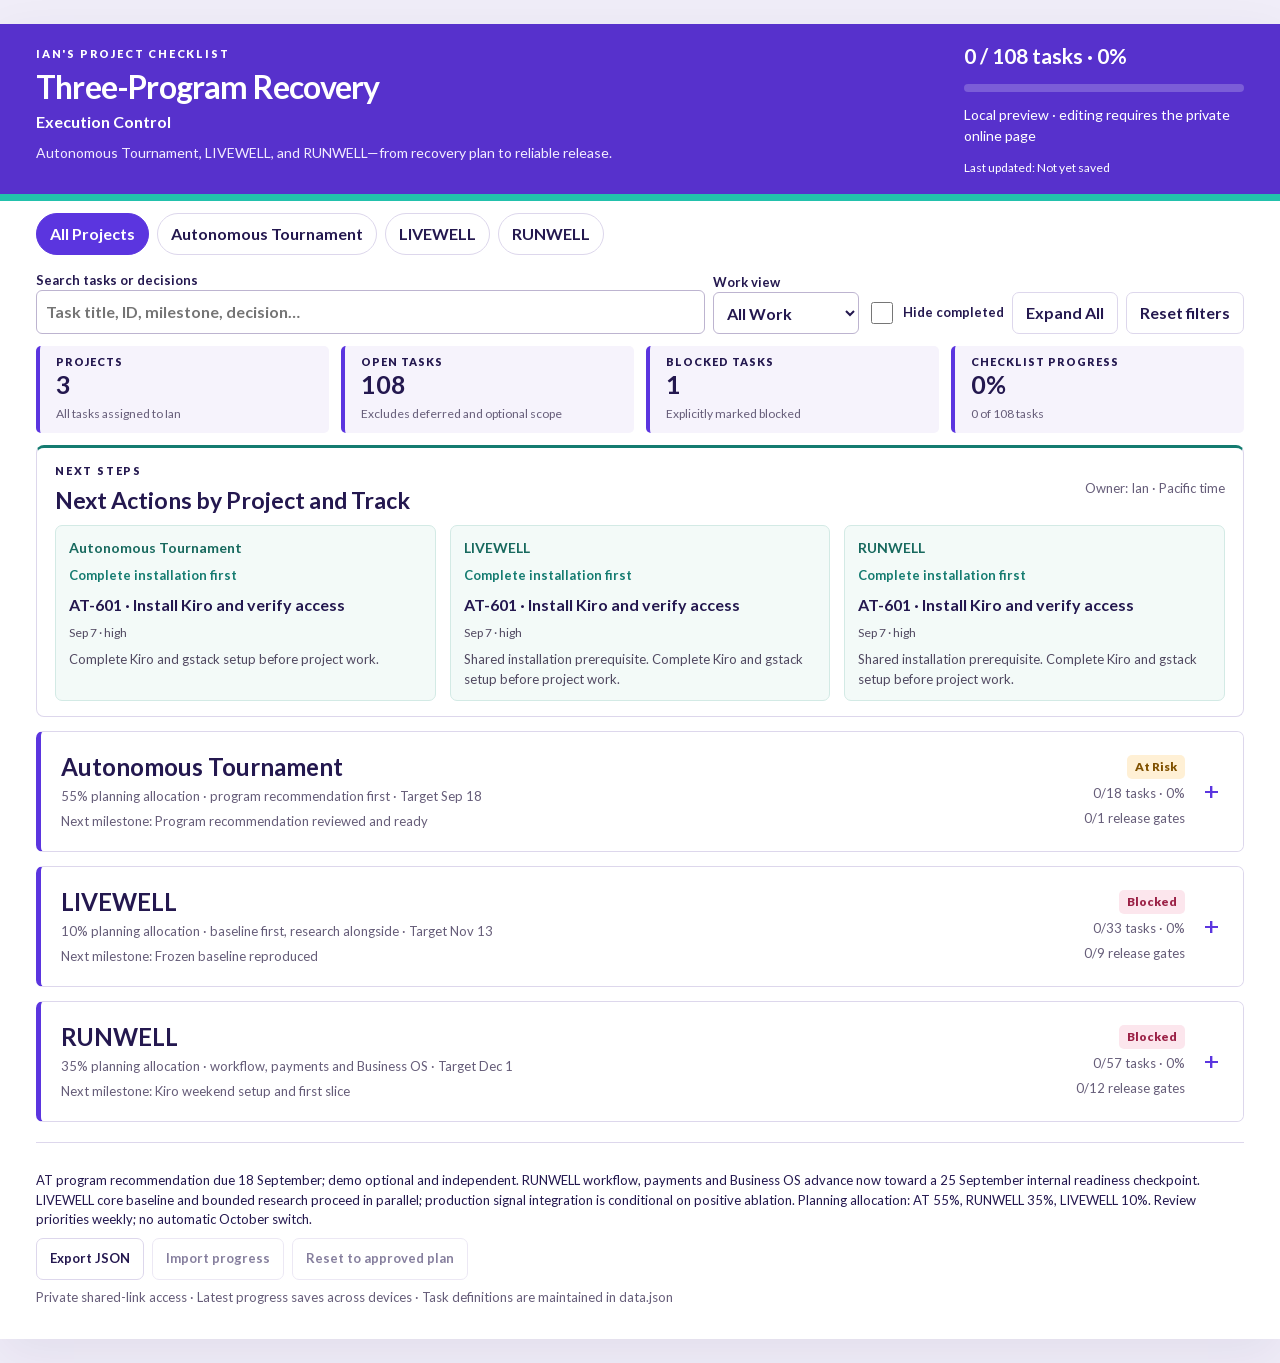
==== commit 18126612: "Prioritize program recommendation and parallel delivery tracks" ====
--- a/index.html
+++ b/index.html
@@ -1,8 +1,8 @@
 <!doctype html><html lang="en"><head><meta charset="utf-8"><meta name="viewport" content="width=device-width,initial-scale=1"><meta name="referrer" content="no-referrer"><title>Three-Program Recovery · Execution Control</title><link rel="stylesheet" href="styles.css"></head><body><main>
 <header><div><p class="eyebrow">IAN'S PROJECT CHECKLIST</p><h1>Three-Program Recovery</h1><p class="header-sub">Execution Control</p><p id="subtitle">From recovery plan to reliable release.</p></div><div class="header-status"><strong id="headerProgress">Connecting…</strong><div class="progress"><span id="progressFill"></span></div><p id="sync" role="status" aria-live="polite">Loading shared progress</p><small id="updated"></small></div></header>
-<section class="filters" aria-label="Checklist controls"><div class="pills" id="projects" aria-label="Project"><button data-project="all" class="active" aria-pressed="true">All Projects</button><button data-project="AT" aria-pressed="false">Autonomous Tournament</button><button data-project="LW" aria-pressed="false">LIVEWELL</button><button data-project="RW" aria-pressed="false">RUNWELL</button></div><div class="filter-row"><label class="search">Search tasks or decisions<input id="search" type="search" placeholder="Task title, ID, milestone, decision…"></label><label>Work view<select id="view"><option value="all">All Work</option><option value="open">Open Work</option><option value="doing">Doing</option><option value="critical">Critical Path</option><option value="blocked">Blocked</option><option value="gates">Release Gates</option></select></label><label class="check"><input type="checkbox" id="hideDone"> Hide completed</label><button id="expand">Expand All</button><button id="resetFilters">Reset filters</button></div></section>
+<section class="filters" aria-label="Checklist controls"><div class="pills" id="projects" aria-label="Project"><button data-project="all" class="active" aria-pressed="true">All Projects</button><button data-project="AT" aria-pressed="false">Autonomous Tournament</button><button data-project="LW" aria-pressed="false">LIVEWELL</button><button data-project="RW" aria-pressed="false">RUNWELL</button></div><div class="filter-row"><label class="search">Search tasks or decisions<input id="search" type="search" placeholder="Task title, ID, milestone, decision…"></label><label>Work view<select id="view"><option value="all">All Work</option><option value="open">Open Work</option><option value="doing">Doing</option><option value="overdue">Overdue</option><option value="critical">Critical Path</option><option value="blocked">Blocked</option><option value="gates">Release Gates</option></select></label><label class="check"><input type="checkbox" id="hideDone"> Hide completed</label><button id="expand">Expand All</button><button id="resetFilters">Reset filters</button></div></section>
 <section class="metrics" aria-label="Selected project metrics" id="metrics"></section>
-<section class="next"><div class="section-heading"><div><p class="eyebrow">ONE CLEAR STEP</p><h2>Next Action by Project</h2></div><span class="helper">Owner: Ian · Pacific time</span></div><div id="nextActions"></div></section>
+<section class="next"><div class="section-heading"><div><p class="eyebrow">NEXT STEPS</p><h2>Next Actions by Project and Track</h2></div><span class="helper">Owner: Ian · Pacific time</span></div><div id="nextActions"></div></section>
 <section class="portfolio" id="cards" aria-label="Project checklists"></section>
 <footer><p id="sequence"></p><div class="footer-actions"><button id="export">Export JSON</button><button id="importButton">Import progress</button><input id="import" type="file" accept="application/json,.json" hidden><button id="reset">Reset to approved plan</button></div><p class="helper">Private shared-link access · Latest progress saves across devices · Task definitions are maintained in data.json</p></footer>
 <div id="toast" role="alert" hidden></div>
--- a/styles.css
+++ b/styles.css
@@ -18,3 +18,5 @@
 .task{border-left:3px solid var(--line);padding-left:10px}
 .task.doing{border-left-color:var(--teal)}
 .task.blocked{border-left-color:#b34e68}
+
+.next-support{padding:12px;border:1px solid var(--line);border-radius:6px;align-self:start}.next-support>summary{cursor:pointer;font-size:14px;font-weight:700}.next-support .next-item{margin-top:10px}.next-item>b{display:block;font-size:13px;color:var(--teal,#137d72);margin-bottom:8px}
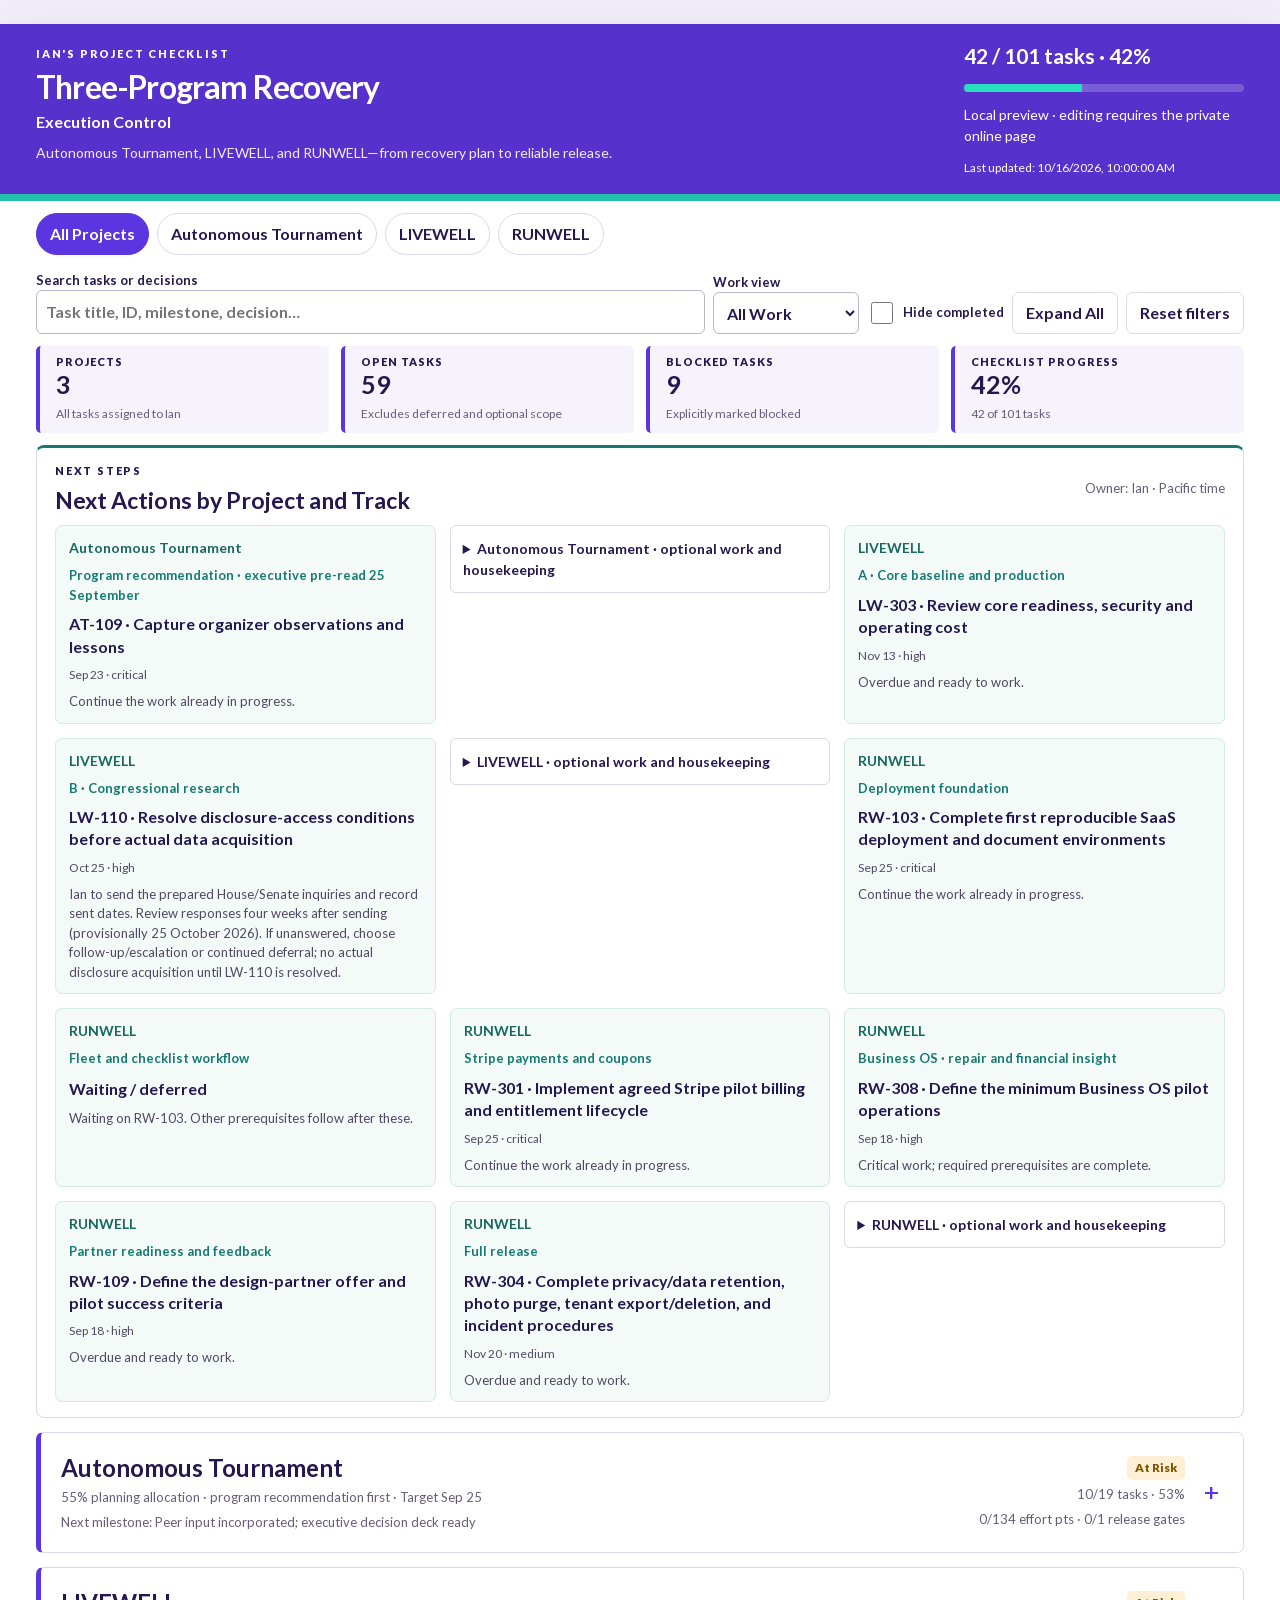
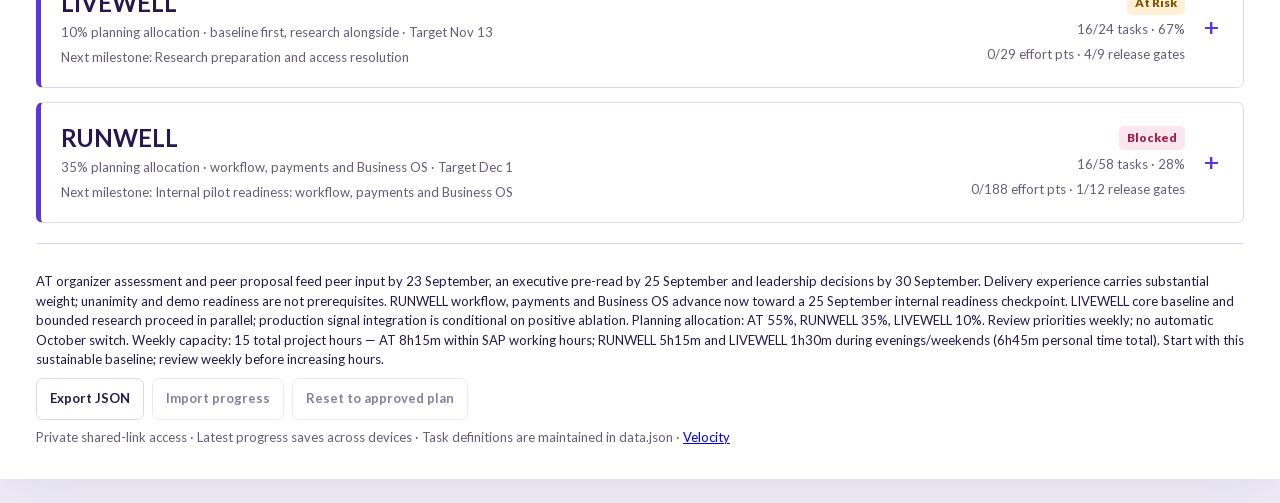
==== commit 350c5060: "feat(checklist): link shared velocity view" ====
--- a/index.html
+++ b/index.html
@@ -4,7 +4,7 @@
 <section class="metrics" aria-label="Selected project metrics" id="metrics"></section>
 <section class="next"><div class="section-heading"><div><p class="eyebrow">NEXT STEPS</p><h2>Next Actions by Project and Track</h2></div><span class="helper">Owner: Ian · Pacific time</span></div><div id="nextActions"></div></section>
 <section class="portfolio" id="cards" aria-label="Project checklists"></section>
-<footer><p id="sequence"></p><div class="footer-actions"><button id="export">Export JSON</button><button id="importButton">Import progress</button><input id="import" type="file" accept="application/json,.json" hidden><button id="reset">Reset to approved plan</button></div><p class="helper">Private shared-link access · Latest progress saves across devices · Task definitions are maintained in data.json</p></footer>
+<footer><p id="sequence"></p><div class="footer-actions"><button id="export">Export JSON</button><button id="importButton">Import progress</button><input id="import" type="file" accept="application/json,.json" hidden><button id="reset">Reset to approved plan</button></div><p class="helper">Private shared-link access · Latest progress saves across devices · Task definitions are maintained in data.json · <a id="velocityLink" href="VELOCITY_URL">Velocity</a></p></footer>
 <div id="toast" role="alert" hidden></div>
 <dialog id="editor"><form id="editForm"><div class="section-heading"><h2 id="editTitle"></h2><button type="button" id="closeEditor" aria-label="Close editor"><span class="material-icon" aria-hidden="true">close</span></button></div><div id="editFields"></div><p id="editError" class="error" role="alert"></p><div class="dialog-actions"><button type="button" id="cancelEdit">Cancel</button><button class="primary" type="submit">Save changes</button></div></form></dialog>
 </main><script>window.CONFIG=null;</script><script src="logic.js"></script><script src="app.js"></script></body></html>
--- a/styles.css
+++ b/styles.css
@@ -20,3 +20,7 @@
 .task.blocked{border-left-color:#b34e68}
 
 .next-support{padding:12px;border:1px solid var(--line);border-radius:6px;align-self:start}.next-support>summary{cursor:pointer;font-size:14px;font-weight:700}.next-support .next-item{margin-top:10px}.next-item>b{display:block;font-size:13px;color:var(--teal,#137d72);margin-bottom:8px}
+
+/* Effort points: neutral task badges and status-segmented project bars. */
+.effort-badge{display:inline-block;margin-left:7px;padding:1px 6px;border:1px solid #cfc6e5;border-radius:10px;background:#f7f4fc;color:#59468f;font-size:11px;font-weight:800;vertical-align:2px;white-space:nowrap}.effort-summary{display:flex;align-items:center;gap:18px;margin:18px 0;padding:14px 16px;background:#faf9fc;border:1px solid var(--line);border-radius:7px}.effort-summary b{display:block;font-size:14px}.effort-summary small{display:block;color:#665d79;font-size:12px}.effort-bar{height:10px;display:flex;flex:1;min-width:160px;overflow:hidden;background:#eeeaf5;border-radius:8px}.effort-bar span{display:block;height:100%}.effort-done{background:#29977e}.effort-doing{background:#22b9ad}.effort-blocked{background:#c84a70}.effort-ready{background:#9b85d6}
+@media(max-width:800px){.effort-summary{align-items:stretch;flex-direction:column;gap:8px}.effort-bar{min-width:0}}
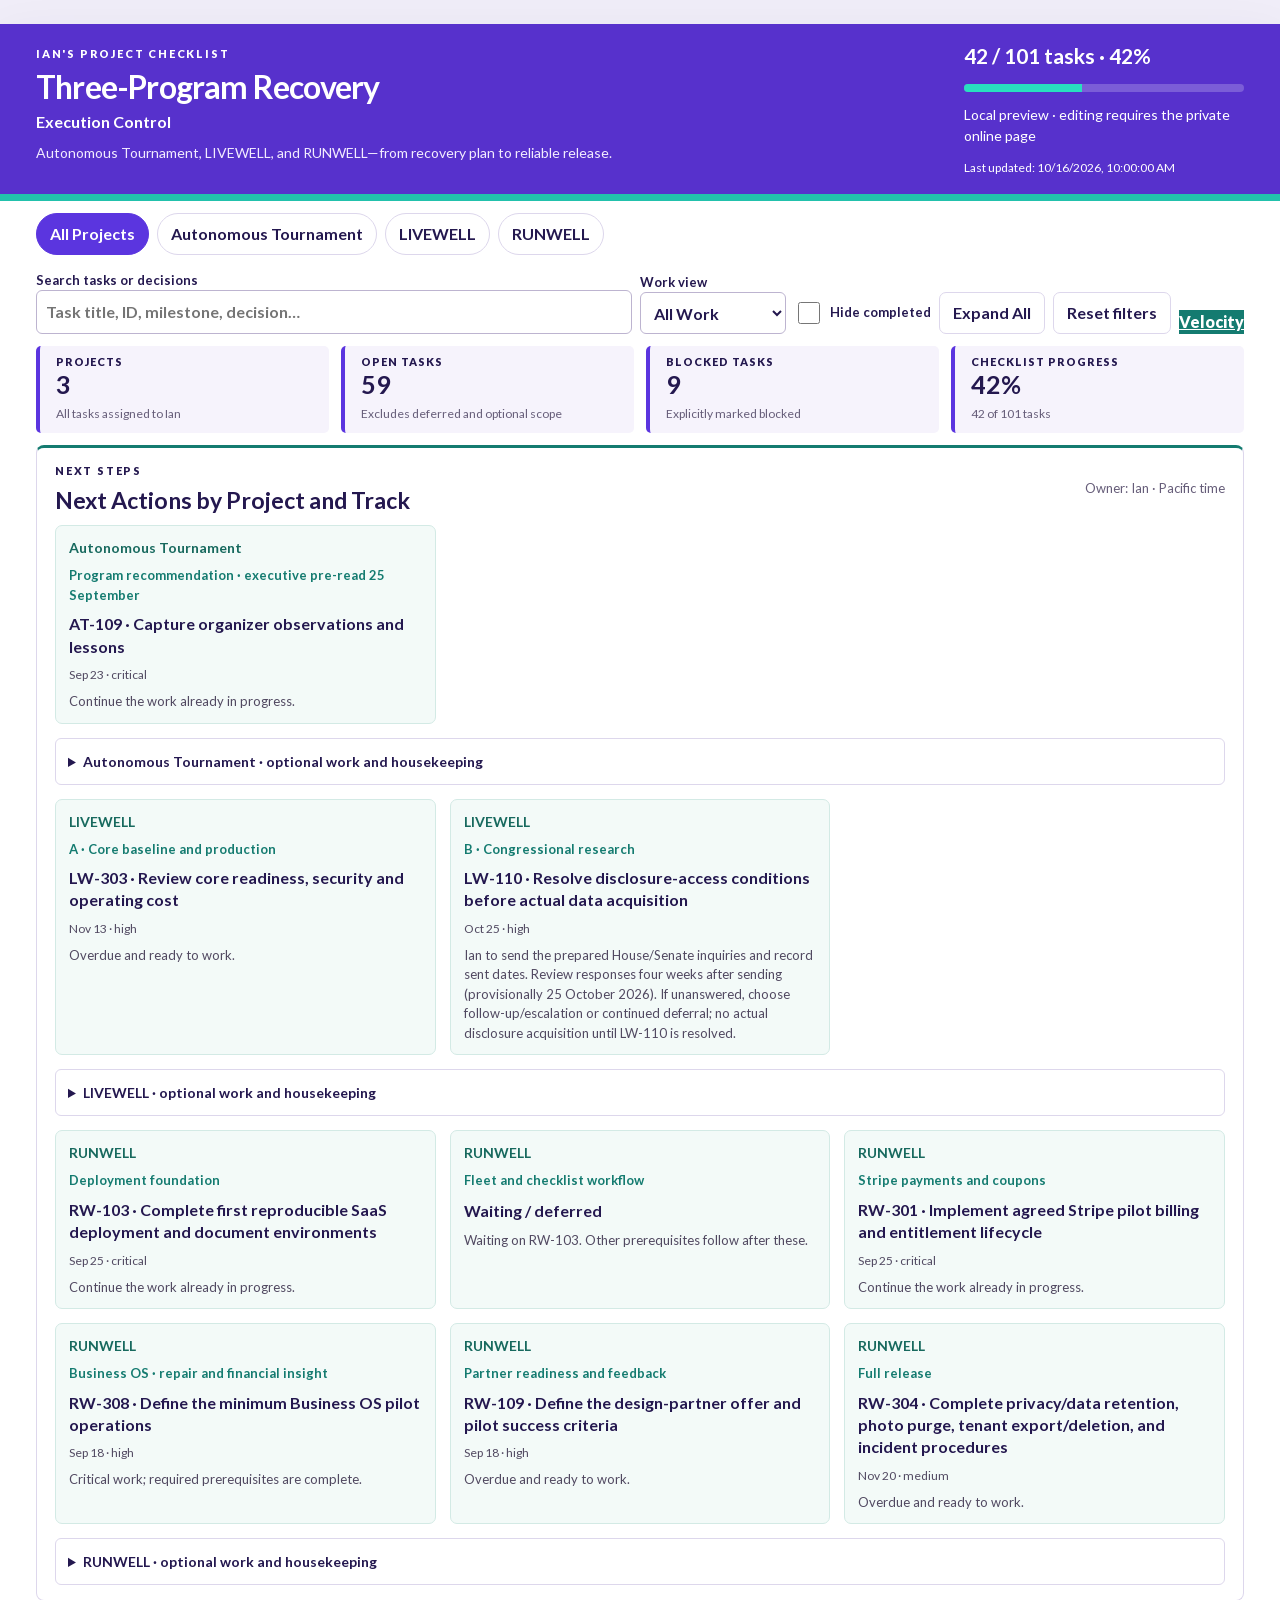
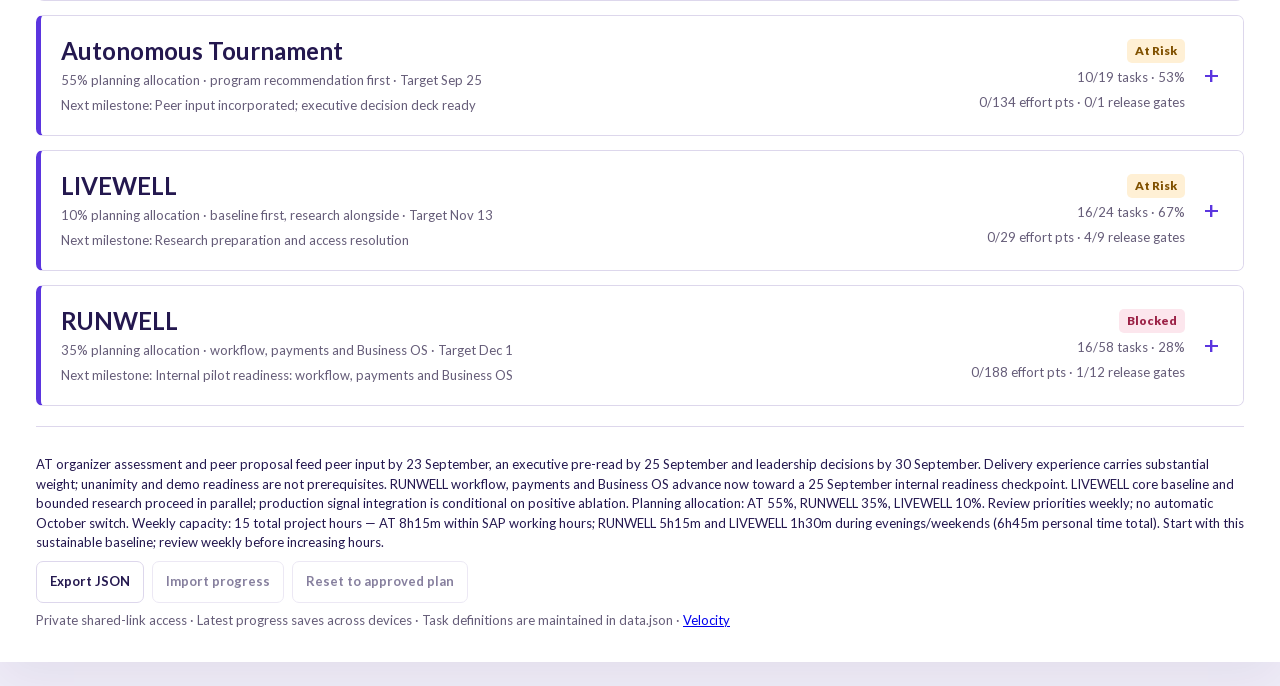
==== commit 00386e25: "feat(checklist): emphasize velocity and organize next actions" ====
--- a/index.html
+++ b/index.html
@@ -1,6 +1,6 @@
 <!doctype html><html lang="en"><head><meta charset="utf-8"><meta name="viewport" content="width=device-width,initial-scale=1"><meta name="referrer" content="no-referrer"><title>Three-Program Recovery · Execution Control</title><link rel="stylesheet" href="styles.css"></head><body><main>
 <header><div><p class="eyebrow">IAN'S PROJECT CHECKLIST</p><h1>Three-Program Recovery</h1><p class="header-sub">Execution Control</p><p id="subtitle">From recovery plan to reliable release.</p></div><div class="header-status"><strong id="headerProgress">Connecting…</strong><div class="progress"><span id="progressFill"></span></div><p id="sync" role="status" aria-live="polite">Loading shared progress</p><small id="updated"></small></div></header>
-<section class="filters" aria-label="Checklist controls"><div class="pills" id="projects" aria-label="Project"><button data-project="all" class="active" aria-pressed="true">All Projects</button><button data-project="AT" aria-pressed="false">Autonomous Tournament</button><button data-project="LW" aria-pressed="false">LIVEWELL</button><button data-project="RW" aria-pressed="false">RUNWELL</button></div><div class="filter-row"><label class="search">Search tasks or decisions<input id="search" type="search" placeholder="Task title, ID, milestone, decision…"></label><label>Work view<select id="view"><option value="all">All Work</option><option value="open">Open Work</option><option value="doing">Doing</option><option value="overdue">Overdue</option><option value="critical">Critical Path</option><option value="blocked">Blocked</option><option value="gates">Release Gates</option></select></label><label class="check"><input type="checkbox" id="hideDone"> Hide completed</label><button id="expand">Expand All</button><button id="resetFilters">Reset filters</button></div></section>
+<section class="filters" aria-label="Checklist controls"><div class="pills" id="projects" aria-label="Project"><button data-project="all" class="active" aria-pressed="true">All Projects</button><button data-project="AT" aria-pressed="false">Autonomous Tournament</button><button data-project="LW" aria-pressed="false">LIVEWELL</button><button data-project="RW" aria-pressed="false">RUNWELL</button></div><div class="filter-row"><label class="search">Search tasks or decisions<input id="search" type="search" placeholder="Task title, ID, milestone, decision…"></label><label>Work view<select id="view"><option value="all">All Work</option><option value="open">Open Work</option><option value="doing">Doing</option><option value="overdue">Overdue</option><option value="critical">Critical Path</option><option value="blocked">Blocked</option><option value="gates">Release Gates</option></select></label><label class="check"><input type="checkbox" id="hideDone"> Hide completed</label><button id="expand">Expand All</button><button id="resetFilters">Reset filters</button><a class="velocity-button" href="VELOCITY_URL">Velocity</a></div></section>
 <section class="metrics" aria-label="Selected project metrics" id="metrics"></section>
 <section class="next"><div class="section-heading"><div><p class="eyebrow">NEXT STEPS</p><h2>Next Actions by Project and Track</h2></div><span class="helper">Owner: Ian · Pacific time</span></div><div id="nextActions"></div></section>
 <section class="portfolio" id="cards" aria-label="Project checklists"></section>
--- a/styles.css
+++ b/styles.css
@@ -2,7 +2,7 @@
 @font-face{font-family:"Lato";font-style:normal;font-weight:400;font-display:swap;src:url("fonts/Lato-400.woff2") format("woff2");}
 @font-face{font-family:"Lato";font-style:normal;font-weight:700;font-display:swap;src:url("fonts/Lato-700.woff2") format("woff2");}
 @font-face{font-family:"Lato";font-style:normal;font-weight:900;font-display:swap;src:url("fonts/Lato-900.woff2") format("woff2");}
-:root{font-family:"Lato",Arial,sans-serif;color:#24184f;background:#f0edf8;font-size:16px;line-height:1.5;--purple:#5b35df;--ink:#24184f;--teal:#147b70;--line:#ddd7ec;--wash:#f6f3fc}*{box-sizing:border-box}body{margin:0}main{max-width:1320px;margin:24px auto;background:white;box-shadow:0 16px 48px #24184f12}header{background:#5731cc;color:white;border-bottom:7px solid #22c1ac;padding:28px 36px;display:grid;grid-template-columns:1fr 280px;gap:24px;align-items:center}h1{font-size:clamp(28px,3vw,40px);line-height:1.12;margin:4px 0 6px;letter-spacing:-.8px}h2{font-size:23px;line-height:1.25;margin:0}h3{font-size:18px;margin:0 0 10px}p{margin:8px 0}.eyebrow{font-size:11px;letter-spacing:1.8px;font-weight:800;margin:0 0 6px}.header-sub{font-size:20px;font-weight:700;margin:0}.header-status strong{font-size:21px}.header-status p{font-size:14px}.header-status small{font-size:12px}#subtitle{color:#f3ecff;max-width:700px;font-size:15px}.progress{height:8px;background:#ffffff36;margin:12px 0;overflow:hidden;border-radius:8px}.progress span{height:100%;background:#28dfbf;display:block;width:0}.filters,.metrics,.next,.portfolio,footer{margin:20px 36px}.pills,.filter-row,.footer-actions{display:flex;gap:8px;flex-wrap:wrap;align-items:center}.pills{margin-bottom:16px}button,.button,select,input,textarea{font:inherit}button,.button{cursor:pointer;min-height:42px;border:1px solid var(--line);background:white;color:var(--ink);padding:8px 13px;border-radius:7px;font-weight:700;text-decoration:none;display:inline-flex;align-items:center;justify-content:center}button:hover,.button:hover{border-color:var(--purple);background:var(--wash)}button:disabled{opacity:.55;cursor:wait}.pills button{border-radius:22px}.pills .active,.primary{background:var(--purple);color:white;border-color:var(--purple)}.primary:hover{background:#4723b3;color:white}label{font-size:13px;font-weight:700;display:block}input:not([type=checkbox]),select,textarea{border:1px solid #bdb4d0;border-radius:6px;padding:9px;color:var(--ink);background:white;display:block;width:100%;min-height:42px}input[type=checkbox]{width:22px;height:22px;accent-color:var(--purple);flex-shrink:0}.filter-row{align-items:flex-end}.filter-row .search{flex:1;min-width:230px}.filter-row label:not(.search){flex-shrink:0}.check{display:flex;align-items:center;gap:7px;min-height:42px}.metrics{display:grid;grid-template-columns:repeat(4,1fr);gap:12px}.metric{padding:13px 18px;background:var(--wash);border-left:4px solid var(--purple);border-radius:5px}.metric span{font-size:11px;text-transform:uppercase;font-weight:800;letter-spacing:1px;display:block}.metric strong{font-size:27px;display:block}.metric small{font-size:12px;color:#665d79}.next{border:1px solid var(--line);border-top:3px solid var(--teal);border-radius:8px;padding:20px}.section-heading{display:flex;align-items:center;justify-content:space-between;gap:12px;margin-bottom:14px}.helper{font-size:13px;color:#665d79}#nextActions{display:grid;grid-template-columns:repeat(3,minmax(0,1fr));gap:14px}.next-item{padding:14px;background:#f3faf8;border:1px solid #d3eae5;border-radius:7px;min-width:0}.next-item h3{font-size:14px;margin:0 0 8px;color:#17695e}.next-item button{text-align:left;display:block;padding:0;background:none;border:0;font-size:16px;min-height:0;line-height:1.4}.next-item small{display:block;color:#514961;margin-top:8px}.next-item p{font-size:13px;color:#514961}.portfolio{margin-top:24px}.project-card{border:1px solid var(--line);border-left:5px solid var(--purple);border-radius:7px;margin:14px 0;overflow:hidden}.project-card>summary{padding:20px;list-style:none;cursor:pointer;display:grid;grid-template-columns:1fr auto 24px;align-items:center;gap:14px;background:#fff}.project-card>summary::-webkit-details-marker{display:none}.project-card>summary:after{content:'add';font-family:'Material Symbols Outlined';font-weight:400;font-feature-settings:'liga';font-size:25px;color:var(--purple)}.project-card[open]>summary:after{content:'remove'}.project-card>summary h2{font-size:24px}.project-card>summary small{display:block;font-size:13px;color:#665d79;margin-top:5px}.card-count{text-align:right;font-size:14px}.badge{display:inline-block;padding:3px 8px;border-radius:5px;background:#e5f4ef;color:#176051;font-size:12px;font-weight:800}.badge.blocked{background:#fce6ed;color:#9b2146}.badge.at-risk{background:#fff0d5;color:#805100}.project-body{padding:0 20px 22px;border-top:1px solid var(--line)}.context{display:grid;grid-template-columns:1fr 1fr;gap:14px;margin-top:18px}.context article{padding:16px;background:var(--wash);border-radius:6px}.context p,.context li{font-size:14px}.context summary{cursor:pointer;font-size:14px;font-weight:bold}.note-section{margin:20px 0;padding:18px;border:1px solid var(--line);border-radius:6px}.note-section textarea{min-height:88px;resize:vertical}.note-bottom{display:flex;align-items:center;gap:10px;flex-wrap:wrap;margin-top:10px}.note-bottom label{display:flex;align-items:center;gap:8px}.note-bottom input{max-width:140px}.phase{margin:22px 0}.phase>h3{font-size:12px;letter-spacing:1.1px;text-transform:uppercase;padding:10px 12px;background:#eee8fa;color:#4b2ca2;border-radius:4px}.task{border-bottom:1px solid var(--line);padding:12px 0;display:grid;grid-template-columns:28px minmax(0,1fr) auto;gap:10px;align-items:start}.task .title{font-size:16px;font-weight:700;display:block}.task.done .title{color:#6d657e;text-decoration:line-through}.task-meta{font-size:12px;color:#665d79;display:flex;gap:7px;flex-wrap:wrap;margin:4px 0}.task-meta .overdue{color:#a32641;font-weight:bold}.task details{font-size:14px;color:#514961}.task details summary{cursor:pointer;color:#5435a5;font-weight:700}.task p{white-space:pre-wrap;overflow-wrap:anywhere}.task .edit-task{font-size:13px;min-height:36px;padding:6px 10px}.task:target,.highlight{outline:3px solid #21bda6;outline-offset:3px;background:#f0faf7}.gates,.decisions,.costs{padding:16px;background:#faf9fc;border:1px solid var(--line);border-radius:6px;margin:18px 0}.gate-row,.decision-row{border-top:1px solid var(--line);padding:10px 0;display:flex;justify-content:space-between;gap:12px;font-size:14px}.gate-row button{font-size:12px;padding:3px 7px;min-height:30px}.gate-links{display:flex;gap:4px;flex-wrap:wrap}.decision-row small{display:block;color:#665d79}.costs>summary{cursor:pointer;font-weight:bold}.empty{padding:22px;background:var(--wash);color:#665d79;border-radius:6px}footer{padding:20px 0 24px;border-top:1px solid var(--line)}footer>p{font-size:13px}footer button,footer .button{font-size:13px}dialog{border:1px solid var(--line);border-radius:12px;max-width:660px;width:calc(100% - 30px);max-height:90vh;padding:24px;color:var(--ink)}dialog::backdrop{background:#19102d80}dialog label{margin:12px 0}dialog textarea{min-height:80px}.dialog-grid{display:grid;grid-template-columns:1fr 1fr;gap:12px}.dialog-actions{display:flex;justify-content:flex-end;gap:10px;margin-top:18px}.error{color:#aa2445;white-space:pre-wrap}#toast{position:fixed;bottom:22px;left:50%;transform:translateX(-50%);max-width:calc(100% - 24px);background:#24184f;color:white;padding:15px 20px;border-radius:9px;box-shadow:0 5px 20px #0003;z-index:10}button:focus-visible,summary:focus-visible,input:focus-visible,select:focus-visible,textarea:focus-visible,.button:focus-visible{outline:3px solid #169f90;outline-offset:3px}[hidden]{display:none!important}summary{scroll-margin-top:20px}button,a{overflow-wrap:anywhere}@media(max-width:800px){main{margin:0}header{padding:24px 20px;grid-template-columns:1fr}.header-status{max-width:380px}.filters,.metrics,.next,.portfolio,footer{margin-left:20px;margin-right:20px}.metrics{grid-template-columns:repeat(2,1fr)}#nextActions{grid-template-columns:1fr}.context{grid-template-columns:1fr}.section-heading{align-items:flex-start;flex-wrap:wrap}.project-card>summary{grid-template-columns:1fr 20px;padding:16px}.project-card>summary:after{grid-column:2;grid-row:1}.card-count{text-align:left;grid-column:1}.project-card>summary h2{font-size:23px}.project-body{padding:0 14px 18px}.task{grid-template-columns:26px minmax(0,1fr)}.edit-task{grid-column:2;justify-self:start}.gate-row,.decision-row{flex-direction:column}.filter-row .search{min-width:100%}.dialog-grid{grid-template-columns:1fr}.next{padding:16px}}@media(prefers-reduced-motion:reduce){*{scroll-behavior:auto!important}}@media print{.filters,footer,.edit-task,.note-bottom{display:none}main{margin:0;box-shadow:none}header{background:#eee;color:#24184f}}
+:root{font-family:"Lato",Arial,sans-serif;color:#24184f;background:#f0edf8;font-size:16px;line-height:1.5;--purple:#5b35df;--ink:#24184f;--teal:#147b70;--line:#ddd7ec;--wash:#f6f3fc}*{box-sizing:border-box}body{margin:0}main{max-width:1320px;margin:24px auto;background:white;box-shadow:0 16px 48px #24184f12}header{background:#5731cc;color:white;border-bottom:7px solid #22c1ac;padding:28px 36px;display:grid;grid-template-columns:1fr 280px;gap:24px;align-items:center}h1{font-size:clamp(28px,3vw,40px);line-height:1.12;margin:4px 0 6px;letter-spacing:-.8px}h2{font-size:23px;line-height:1.25;margin:0}h3{font-size:18px;margin:0 0 10px}p{margin:8px 0}.eyebrow{font-size:11px;letter-spacing:1.8px;font-weight:800;margin:0 0 6px}.header-sub{font-size:20px;font-weight:700;margin:0}.header-status strong{font-size:21px}.header-status p{font-size:14px}.header-status small{font-size:12px}#subtitle{color:#f3ecff;max-width:700px;font-size:15px}.progress{height:8px;background:#ffffff36;margin:12px 0;overflow:hidden;border-radius:8px}.progress span{height:100%;background:#28dfbf;display:block;width:0}.filters,.metrics,.next,.portfolio,footer{margin:20px 36px}.pills,.filter-row,.footer-actions{display:flex;gap:8px;flex-wrap:wrap;align-items:center}.pills{margin-bottom:16px}button,.button,select,input,textarea{font:inherit}button,.button{cursor:pointer;min-height:42px;border:1px solid var(--line);background:white;color:var(--ink);padding:8px 13px;border-radius:7px;font-weight:700;text-decoration:none;display:inline-flex;align-items:center;justify-content:center}button:hover,.button:hover{border-color:var(--purple);background:var(--wash)}button:disabled{opacity:.55;cursor:wait}.pills button{border-radius:22px}.pills .active,.primary{background:var(--purple);color:white;border-color:var(--purple)}.primary:hover{background:#4723b3;color:white}label{font-size:13px;font-weight:700;display:block}input:not([type=checkbox]),select,textarea{border:1px solid #bdb4d0;border-radius:6px;padding:9px;color:var(--ink);background:white;display:block;width:100%;min-height:42px}input[type=checkbox]{width:22px;height:22px;accent-color:var(--purple);flex-shrink:0}.filter-row{align-items:flex-end}.velocity-button{margin-left:auto;background:var(--teal);color:white;border-color:var(--teal);font-weight:800}.velocity-button:hover{background:#0f625a;color:white;border-color:#0f625a}.filter-row .search{flex:1;min-width:230px}.filter-row label:not(.search){flex-shrink:0}.check{display:flex;align-items:center;gap:7px;min-height:42px}.metrics{display:grid;grid-template-columns:repeat(4,1fr);gap:12px}.metric{padding:13px 18px;background:var(--wash);border-left:4px solid var(--purple);border-radius:5px}.metric span{font-size:11px;text-transform:uppercase;font-weight:800;letter-spacing:1px;display:block}.metric strong{font-size:27px;display:block}.metric small{font-size:12px;color:#665d79}.next{border:1px solid var(--line);border-top:3px solid var(--teal);border-radius:8px;padding:20px}.section-heading{display:flex;align-items:center;justify-content:space-between;gap:12px;margin-bottom:14px}.helper{font-size:13px;color:#665d79}#nextActions{display:grid;grid-template-columns:repeat(3,minmax(0,1fr));gap:14px}.next-item{padding:14px;background:#f3faf8;border:1px solid #d3eae5;border-radius:7px;min-width:0}.next-item h3{font-size:14px;margin:0 0 8px;color:#17695e}.next-item button{text-align:left;display:block;padding:0;background:none;border:0;font-size:16px;min-height:0;line-height:1.4}.next-item small{display:block;color:#514961;margin-top:8px}.next-item p{font-size:13px;color:#514961}.portfolio{margin-top:24px}.project-card{border:1px solid var(--line);border-left:5px solid var(--purple);border-radius:7px;margin:14px 0;overflow:hidden}.project-card>summary{padding:20px;list-style:none;cursor:pointer;display:grid;grid-template-columns:1fr auto 24px;align-items:center;gap:14px;background:#fff}.project-card>summary::-webkit-details-marker{display:none}.project-card>summary:after{content:'add';font-family:'Material Symbols Outlined';font-weight:400;font-feature-settings:'liga';font-size:25px;color:var(--purple)}.project-card[open]>summary:after{content:'remove'}.project-card>summary h2{font-size:24px}.project-card>summary small{display:block;font-size:13px;color:#665d79;margin-top:5px}.card-count{text-align:right;font-size:14px}.badge{display:inline-block;padding:3px 8px;border-radius:5px;background:#e5f4ef;color:#176051;font-size:12px;font-weight:800}.badge.blocked{background:#fce6ed;color:#9b2146}.badge.at-risk{background:#fff0d5;color:#805100}.project-body{padding:0 20px 22px;border-top:1px solid var(--line)}.context{display:grid;grid-template-columns:1fr 1fr;gap:14px;margin-top:18px}.context article{padding:16px;background:var(--wash);border-radius:6px}.context p,.context li{font-size:14px}.context summary{cursor:pointer;font-size:14px;font-weight:bold}.note-section{margin:20px 0;padding:18px;border:1px solid var(--line);border-radius:6px}.note-section textarea{min-height:88px;resize:vertical}.note-bottom{display:flex;align-items:center;gap:10px;flex-wrap:wrap;margin-top:10px}.note-bottom label{display:flex;align-items:center;gap:8px}.note-bottom input{max-width:140px}.phase{margin:22px 0}.phase>h3{font-size:12px;letter-spacing:1.1px;text-transform:uppercase;padding:10px 12px;background:#eee8fa;color:#4b2ca2;border-radius:4px}.task{border-bottom:1px solid var(--line);padding:12px 0;display:grid;grid-template-columns:28px minmax(0,1fr) auto;gap:10px;align-items:start}.task .title{font-size:16px;font-weight:700;display:block}.task.done .title{color:#6d657e;text-decoration:line-through}.task-meta{font-size:12px;color:#665d79;display:flex;gap:7px;flex-wrap:wrap;margin:4px 0}.task-meta .overdue{color:#a32641;font-weight:bold}.task details{font-size:14px;color:#514961}.task details summary{cursor:pointer;color:#5435a5;font-weight:700}.task p{white-space:pre-wrap;overflow-wrap:anywhere}.task .edit-task{font-size:13px;min-height:36px;padding:6px 10px}.task:target,.highlight{outline:3px solid #21bda6;outline-offset:3px;background:#f0faf7}.gates,.decisions,.costs{padding:16px;background:#faf9fc;border:1px solid var(--line);border-radius:6px;margin:18px 0}.gate-row,.decision-row{border-top:1px solid var(--line);padding:10px 0;display:flex;justify-content:space-between;gap:12px;font-size:14px}.gate-row button{font-size:12px;padding:3px 7px;min-height:30px}.gate-links{display:flex;gap:4px;flex-wrap:wrap}.decision-row small{display:block;color:#665d79}.costs>summary{cursor:pointer;font-weight:bold}.empty{padding:22px;background:var(--wash);color:#665d79;border-radius:6px}footer{padding:20px 0 24px;border-top:1px solid var(--line)}footer>p{font-size:13px}footer button,footer .button{font-size:13px}dialog{border:1px solid var(--line);border-radius:12px;max-width:660px;width:calc(100% - 30px);max-height:90vh;padding:24px;color:var(--ink)}dialog::backdrop{background:#19102d80}dialog label{margin:12px 0}dialog textarea{min-height:80px}.dialog-grid{display:grid;grid-template-columns:1fr 1fr;gap:12px}.dialog-actions{display:flex;justify-content:flex-end;gap:10px;margin-top:18px}.error{color:#aa2445;white-space:pre-wrap}#toast{position:fixed;bottom:22px;left:50%;transform:translateX(-50%);max-width:calc(100% - 24px);background:#24184f;color:white;padding:15px 20px;border-radius:9px;box-shadow:0 5px 20px #0003;z-index:10}button:focus-visible,summary:focus-visible,input:focus-visible,select:focus-visible,textarea:focus-visible,.button:focus-visible{outline:3px solid #169f90;outline-offset:3px}[hidden]{display:none!important}summary{scroll-margin-top:20px}button,a{overflow-wrap:anywhere}@media(max-width:800px){main{margin:0}header{padding:24px 20px;grid-template-columns:1fr}.header-status{max-width:380px}.filters,.metrics,.next,.portfolio,footer{margin-left:20px;margin-right:20px}.metrics{grid-template-columns:repeat(2,1fr)}#nextActions{grid-template-columns:1fr}.context{grid-template-columns:1fr}.section-heading{align-items:flex-start;flex-wrap:wrap}.project-card>summary{grid-template-columns:1fr 20px;padding:16px}.project-card>summary:after{grid-column:2;grid-row:1}.card-count{text-align:left;grid-column:1}.project-card>summary h2{font-size:23px}.project-body{padding:0 14px 18px}.task{grid-template-columns:26px minmax(0,1fr)}.edit-task{grid-column:2;justify-self:start}.gate-row,.decision-row{flex-direction:column}.filter-row .search{min-width:100%}.dialog-grid{grid-template-columns:1fr}.next{padding:16px}}@media(prefers-reduced-motion:reduce){*{scroll-behavior:auto!important}}@media print{.filters,footer,.edit-task,.note-bottom{display:none}main{margin:0;box-shadow:none}header{background:#eee;color:#24184f}}
 
 @media(min-width:801px){header{padding:20px 36px;gap:20px}h1{font-size:36px}.header-sub{font-size:18px}.filters,.metrics,.next,.portfolio{margin-top:16px;margin-bottom:16px}.metric{padding:10px 16px}.metric strong{font-size:25px}.next{padding:15px 18px}.next-item{padding:11px 13px}.next-item p{margin-bottom:0}.section-heading{margin-bottom:11px}}
 
@@ -19,7 +19,7 @@
 .task.doing{border-left-color:var(--teal)}
 .task.blocked{border-left-color:#b34e68}
 
-.next-support{padding:12px;border:1px solid var(--line);border-radius:6px;align-self:start}.next-support>summary{cursor:pointer;font-size:14px;font-weight:700}.next-support .next-item{margin-top:10px}.next-item>b{display:block;font-size:13px;color:var(--teal,#137d72);margin-bottom:8px}
+#nextActions .next-support{grid-column:1/-1}.next-support{padding:12px;border:1px solid var(--line);border-radius:6px;align-self:start}.next-support>summary{cursor:pointer;font-size:14px;font-weight:700}.next-support .next-item{margin-top:10px}.next-item>b{display:block;font-size:13px;color:var(--teal,#137d72);margin-bottom:8px}
 
 /* Effort points: neutral task badges and status-segmented project bars. */
 .effort-badge{display:inline-block;margin-left:7px;padding:1px 6px;border:1px solid #cfc6e5;border-radius:10px;background:#f7f4fc;color:#59468f;font-size:11px;font-weight:800;vertical-align:2px;white-space:nowrap}.effort-summary{display:flex;align-items:center;gap:18px;margin:18px 0;padding:14px 16px;background:#faf9fc;border:1px solid var(--line);border-radius:7px}.effort-summary b{display:block;font-size:14px}.effort-summary small{display:block;color:#665d79;font-size:12px}.effort-bar{height:10px;display:flex;flex:1;min-width:160px;overflow:hidden;background:#eeeaf5;border-radius:8px}.effort-bar span{display:block;height:100%}.effort-done{background:#29977e}.effort-doing{background:#22b9ad}.effort-blocked{background:#c84a70}.effort-ready{background:#9b85d6}
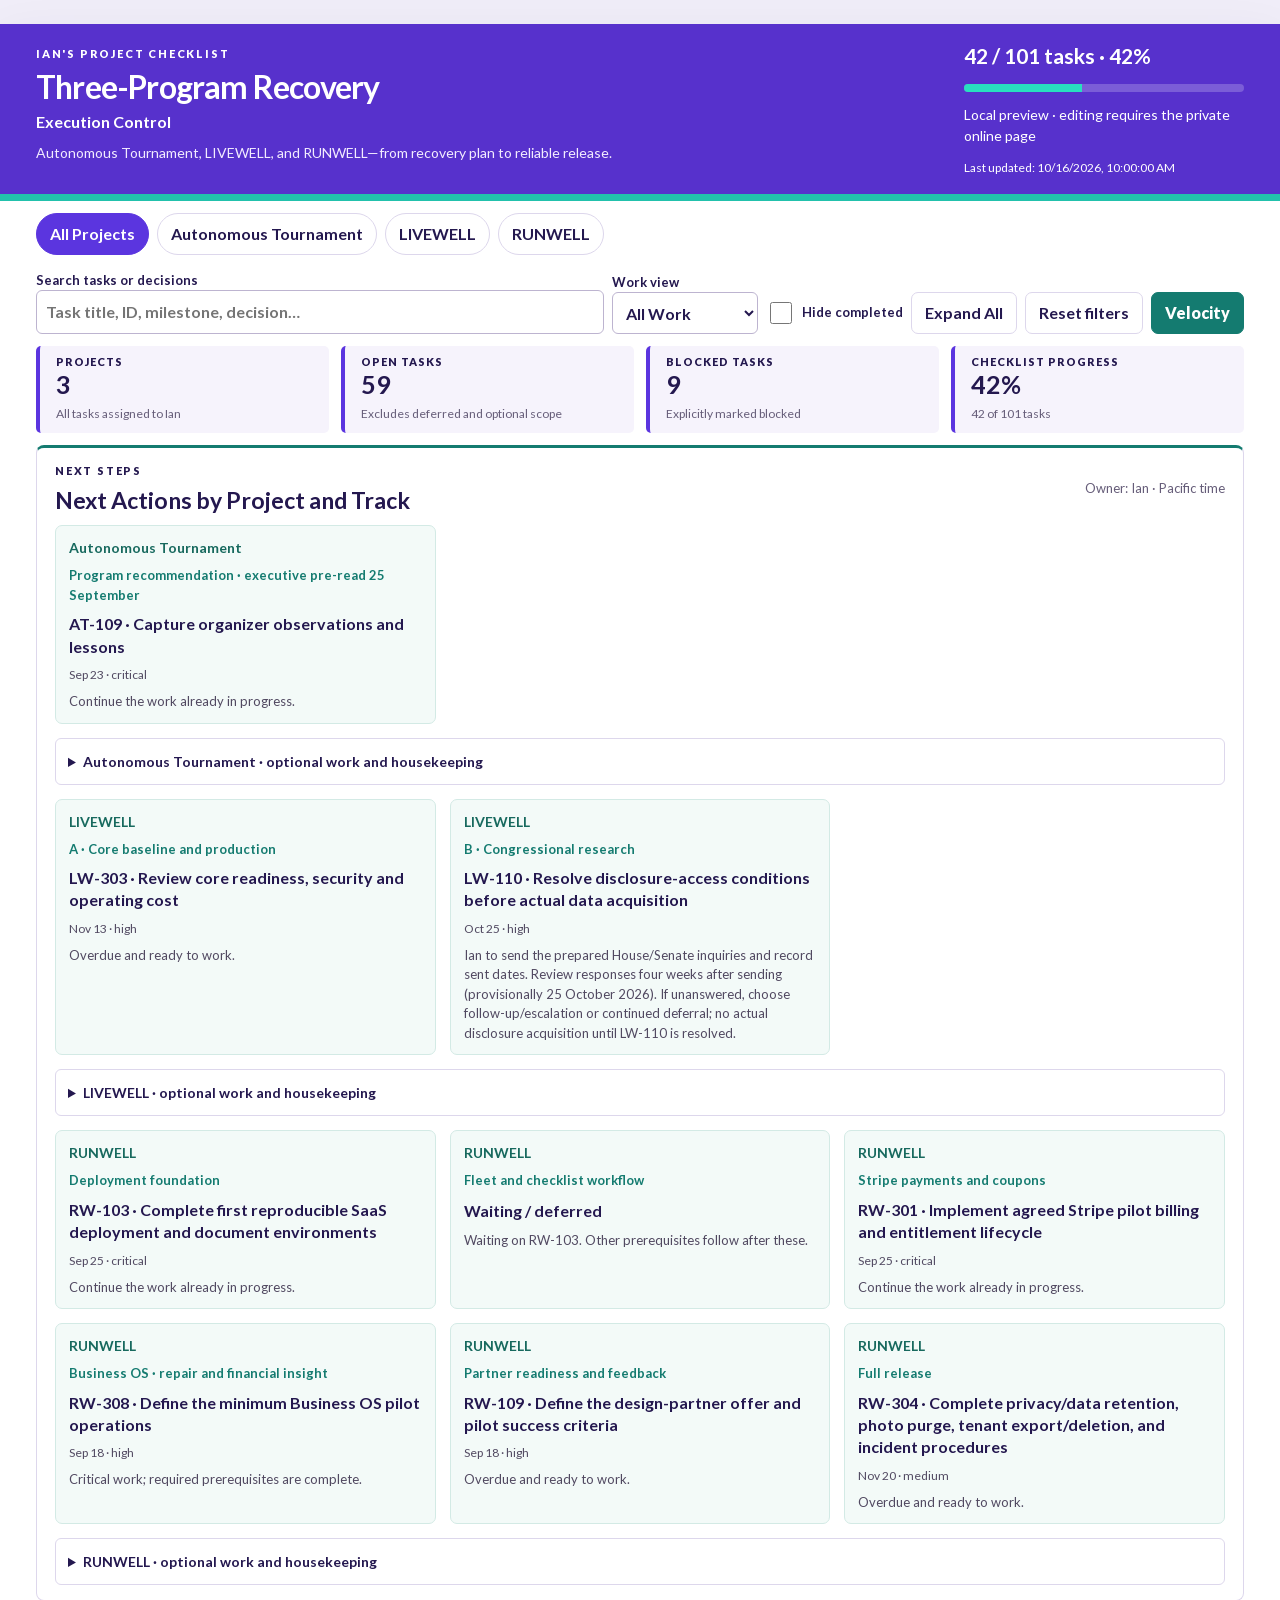
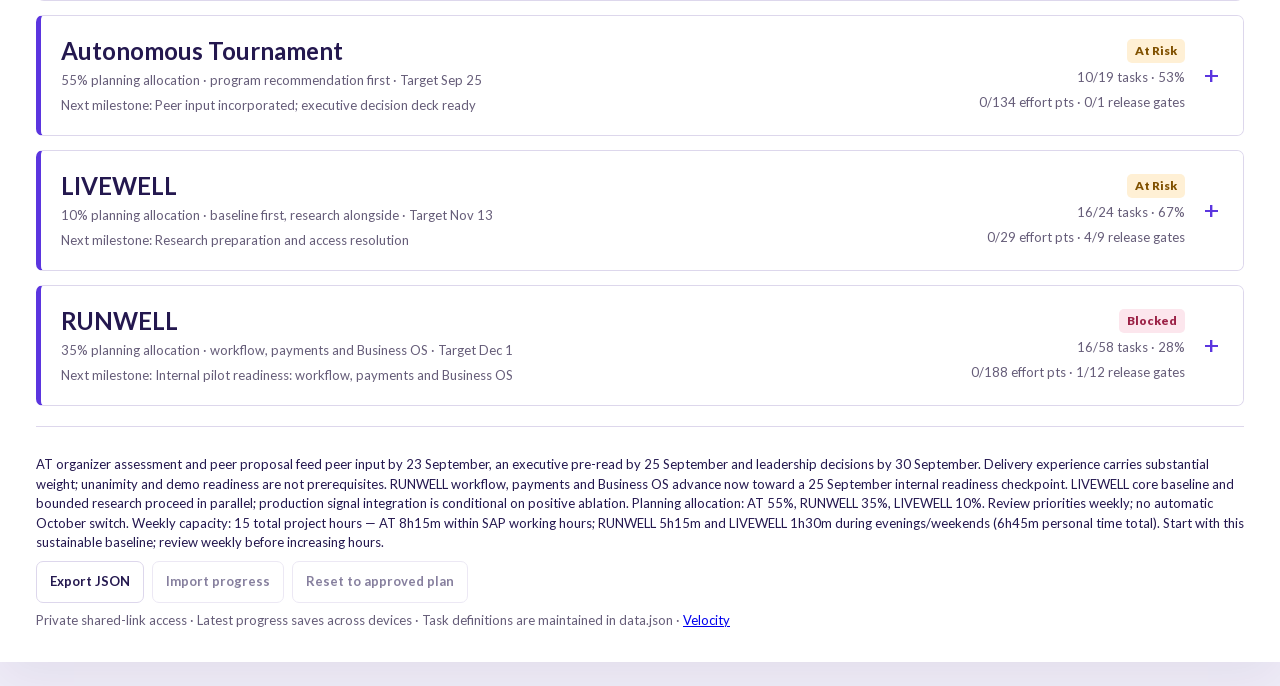
==== commit 009ddff7: "fix(checklist): render velocity as filter button" ====
--- a/index.html
+++ b/index.html
@@ -1,6 +1,6 @@
 <!doctype html><html lang="en"><head><meta charset="utf-8"><meta name="viewport" content="width=device-width,initial-scale=1"><meta name="referrer" content="no-referrer"><title>Three-Program Recovery · Execution Control</title><link rel="stylesheet" href="styles.css"></head><body><main>
 <header><div><p class="eyebrow">IAN'S PROJECT CHECKLIST</p><h1>Three-Program Recovery</h1><p class="header-sub">Execution Control</p><p id="subtitle">From recovery plan to reliable release.</p></div><div class="header-status"><strong id="headerProgress">Connecting…</strong><div class="progress"><span id="progressFill"></span></div><p id="sync" role="status" aria-live="polite">Loading shared progress</p><small id="updated"></small></div></header>
-<section class="filters" aria-label="Checklist controls"><div class="pills" id="projects" aria-label="Project"><button data-project="all" class="active" aria-pressed="true">All Projects</button><button data-project="AT" aria-pressed="false">Autonomous Tournament</button><button data-project="LW" aria-pressed="false">LIVEWELL</button><button data-project="RW" aria-pressed="false">RUNWELL</button></div><div class="filter-row"><label class="search">Search tasks or decisions<input id="search" type="search" placeholder="Task title, ID, milestone, decision…"></label><label>Work view<select id="view"><option value="all">All Work</option><option value="open">Open Work</option><option value="doing">Doing</option><option value="overdue">Overdue</option><option value="critical">Critical Path</option><option value="blocked">Blocked</option><option value="gates">Release Gates</option></select></label><label class="check"><input type="checkbox" id="hideDone"> Hide completed</label><button id="expand">Expand All</button><button id="resetFilters">Reset filters</button><a class="velocity-button" href="VELOCITY_URL">Velocity</a></div></section>
+<section class="filters" aria-label="Checklist controls"><div class="pills" id="projects" aria-label="Project"><button data-project="all" class="active" aria-pressed="true">All Projects</button><button data-project="AT" aria-pressed="false">Autonomous Tournament</button><button data-project="LW" aria-pressed="false">LIVEWELL</button><button data-project="RW" aria-pressed="false">RUNWELL</button></div><div class="filter-row"><label class="search">Search tasks or decisions<input id="search" type="search" placeholder="Task title, ID, milestone, decision…"></label><label>Work view<select id="view"><option value="all">All Work</option><option value="open">Open Work</option><option value="doing">Doing</option><option value="overdue">Overdue</option><option value="critical">Critical Path</option><option value="blocked">Blocked</option><option value="gates">Release Gates</option></select></label><label class="check"><input type="checkbox" id="hideDone"> Hide completed</label><button id="expand">Expand All</button><button id="resetFilters">Reset filters</button><a class="button velocity-button" href="VELOCITY_URL">Velocity</a></div></section>
 <section class="metrics" aria-label="Selected project metrics" id="metrics"></section>
 <section class="next"><div class="section-heading"><div><p class="eyebrow">NEXT STEPS</p><h2>Next Actions by Project and Track</h2></div><span class="helper">Owner: Ian · Pacific time</span></div><div id="nextActions"></div></section>
 <section class="portfolio" id="cards" aria-label="Project checklists"></section>
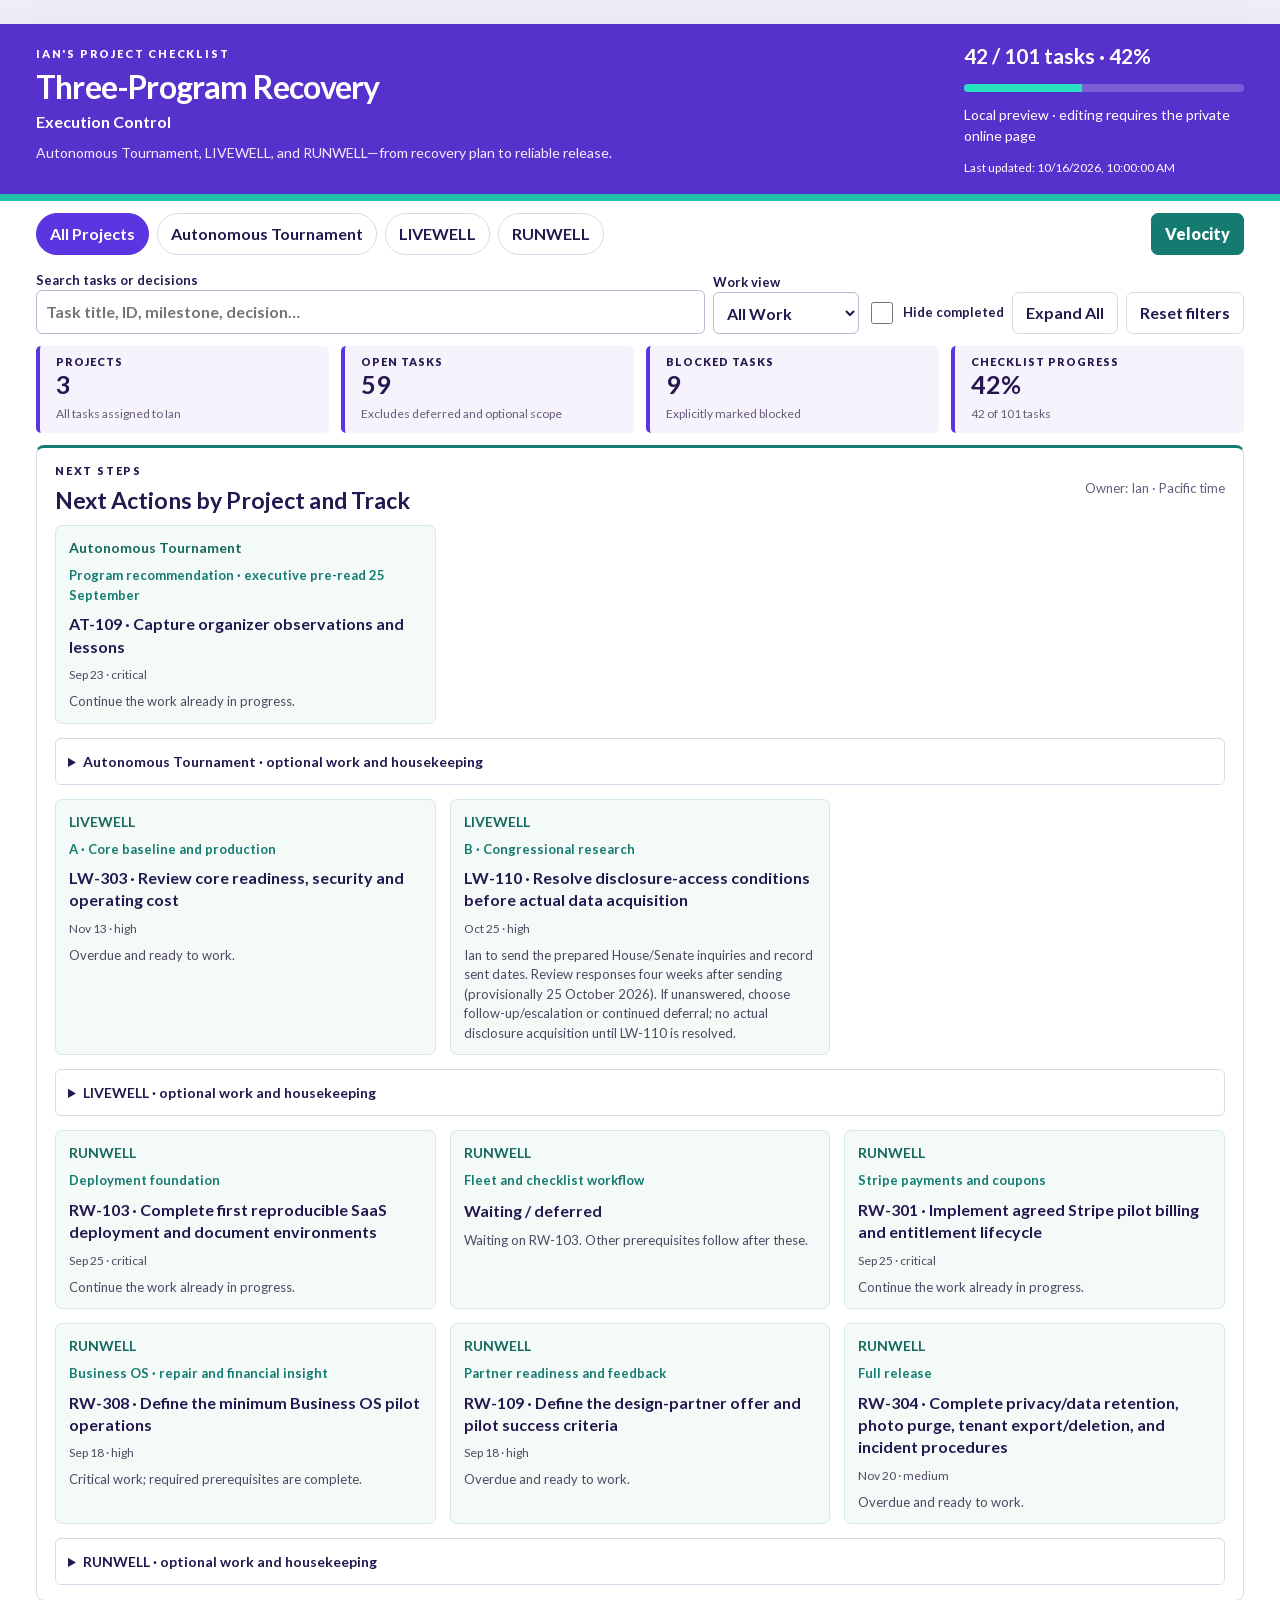
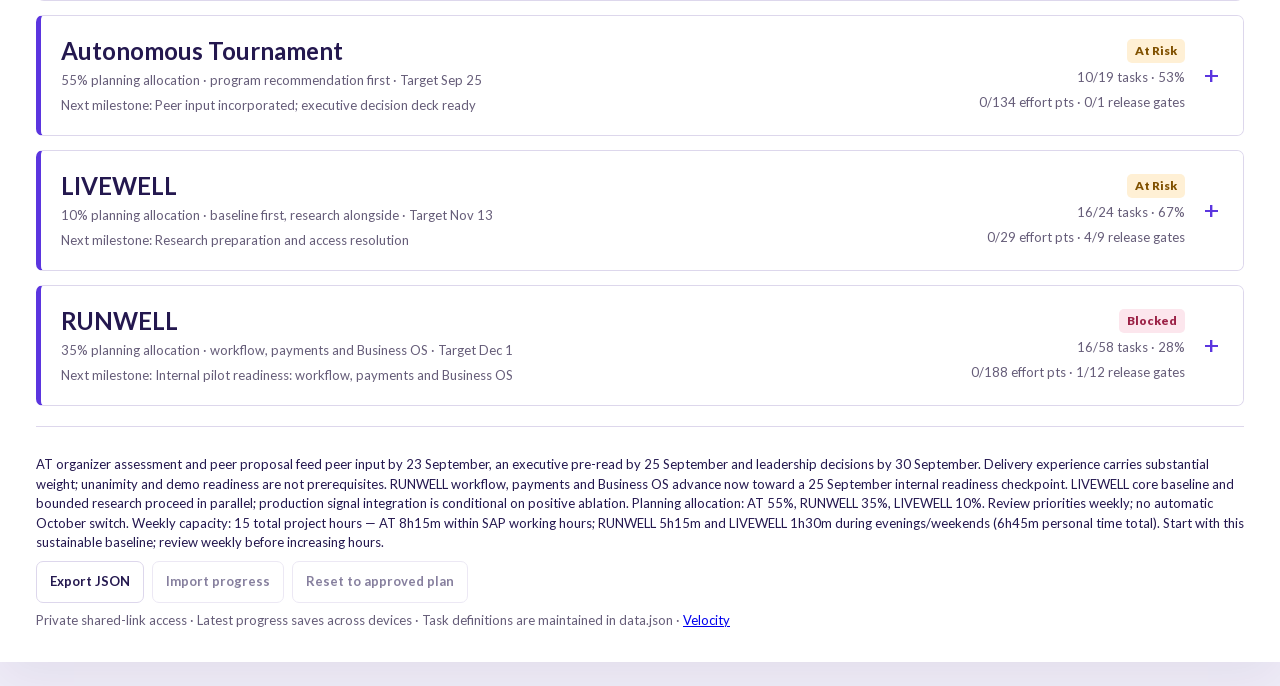
==== commit 803a4944: "fix: align velocity with project filters" ====
--- a/index.html
+++ b/index.html
@@ -1,6 +1,6 @@
 <!doctype html><html lang="en"><head><meta charset="utf-8"><meta name="viewport" content="width=device-width,initial-scale=1"><meta name="referrer" content="no-referrer"><title>Three-Program Recovery · Execution Control</title><link rel="stylesheet" href="styles.css"></head><body><main>
 <header><div><p class="eyebrow">IAN'S PROJECT CHECKLIST</p><h1>Three-Program Recovery</h1><p class="header-sub">Execution Control</p><p id="subtitle">From recovery plan to reliable release.</p></div><div class="header-status"><strong id="headerProgress">Connecting…</strong><div class="progress"><span id="progressFill"></span></div><p id="sync" role="status" aria-live="polite">Loading shared progress</p><small id="updated"></small></div></header>
-<section class="filters" aria-label="Checklist controls"><div class="pills" id="projects" aria-label="Project"><button data-project="all" class="active" aria-pressed="true">All Projects</button><button data-project="AT" aria-pressed="false">Autonomous Tournament</button><button data-project="LW" aria-pressed="false">LIVEWELL</button><button data-project="RW" aria-pressed="false">RUNWELL</button></div><div class="filter-row"><label class="search">Search tasks or decisions<input id="search" type="search" placeholder="Task title, ID, milestone, decision…"></label><label>Work view<select id="view"><option value="all">All Work</option><option value="open">Open Work</option><option value="doing">Doing</option><option value="overdue">Overdue</option><option value="critical">Critical Path</option><option value="blocked">Blocked</option><option value="gates">Release Gates</option></select></label><label class="check"><input type="checkbox" id="hideDone"> Hide completed</label><button id="expand">Expand All</button><button id="resetFilters">Reset filters</button><a class="button velocity-button" href="VELOCITY_URL">Velocity</a></div></section>
+<section class="filters" aria-label="Checklist controls"><div class="pills" id="projects" aria-label="Project"><button data-project="all" class="active" aria-pressed="true">All Projects</button><button data-project="AT" aria-pressed="false">Autonomous Tournament</button><button data-project="LW" aria-pressed="false">LIVEWELL</button><button data-project="RW" aria-pressed="false">RUNWELL</button><a class="button velocity-button" href="VELOCITY_URL">Velocity</a></div><div class="filter-row"><label class="search">Search tasks or decisions<input id="search" type="search" placeholder="Task title, ID, milestone, decision…"></label><label>Work view<select id="view"><option value="all">All Work</option><option value="open">Open Work</option><option value="doing">Doing</option><option value="overdue">Overdue</option><option value="critical">Critical Path</option><option value="blocked">Blocked</option><option value="gates">Release Gates</option></select></label><label class="check"><input type="checkbox" id="hideDone"> Hide completed</label><button id="expand">Expand All</button><button id="resetFilters">Reset filters</button></div></section>
 <section class="metrics" aria-label="Selected project metrics" id="metrics"></section>
 <section class="next"><div class="section-heading"><div><p class="eyebrow">NEXT STEPS</p><h2>Next Actions by Project and Track</h2></div><span class="helper">Owner: Ian · Pacific time</span></div><div id="nextActions"></div></section>
 <section class="portfolio" id="cards" aria-label="Project checklists"></section>
--- a/styles.css
+++ b/styles.css
@@ -2,7 +2,7 @@
 @font-face{font-family:"Lato";font-style:normal;font-weight:400;font-display:swap;src:url("fonts/Lato-400.woff2") format("woff2");}
 @font-face{font-family:"Lato";font-style:normal;font-weight:700;font-display:swap;src:url("fonts/Lato-700.woff2") format("woff2");}
 @font-face{font-family:"Lato";font-style:normal;font-weight:900;font-display:swap;src:url("fonts/Lato-900.woff2") format("woff2");}
-:root{font-family:"Lato",Arial,sans-serif;color:#24184f;background:#f0edf8;font-size:16px;line-height:1.5;--purple:#5b35df;--ink:#24184f;--teal:#147b70;--line:#ddd7ec;--wash:#f6f3fc}*{box-sizing:border-box}body{margin:0}main{max-width:1320px;margin:24px auto;background:white;box-shadow:0 16px 48px #24184f12}header{background:#5731cc;color:white;border-bottom:7px solid #22c1ac;padding:28px 36px;display:grid;grid-template-columns:1fr 280px;gap:24px;align-items:center}h1{font-size:clamp(28px,3vw,40px);line-height:1.12;margin:4px 0 6px;letter-spacing:-.8px}h2{font-size:23px;line-height:1.25;margin:0}h3{font-size:18px;margin:0 0 10px}p{margin:8px 0}.eyebrow{font-size:11px;letter-spacing:1.8px;font-weight:800;margin:0 0 6px}.header-sub{font-size:20px;font-weight:700;margin:0}.header-status strong{font-size:21px}.header-status p{font-size:14px}.header-status small{font-size:12px}#subtitle{color:#f3ecff;max-width:700px;font-size:15px}.progress{height:8px;background:#ffffff36;margin:12px 0;overflow:hidden;border-radius:8px}.progress span{height:100%;background:#28dfbf;display:block;width:0}.filters,.metrics,.next,.portfolio,footer{margin:20px 36px}.pills,.filter-row,.footer-actions{display:flex;gap:8px;flex-wrap:wrap;align-items:center}.pills{margin-bottom:16px}button,.button,select,input,textarea{font:inherit}button,.button{cursor:pointer;min-height:42px;border:1px solid var(--line);background:white;color:var(--ink);padding:8px 13px;border-radius:7px;font-weight:700;text-decoration:none;display:inline-flex;align-items:center;justify-content:center}button:hover,.button:hover{border-color:var(--purple);background:var(--wash)}button:disabled{opacity:.55;cursor:wait}.pills button{border-radius:22px}.pills .active,.primary{background:var(--purple);color:white;border-color:var(--purple)}.primary:hover{background:#4723b3;color:white}label{font-size:13px;font-weight:700;display:block}input:not([type=checkbox]),select,textarea{border:1px solid #bdb4d0;border-radius:6px;padding:9px;color:var(--ink);background:white;display:block;width:100%;min-height:42px}input[type=checkbox]{width:22px;height:22px;accent-color:var(--purple);flex-shrink:0}.filter-row{align-items:flex-end}.velocity-button{margin-left:auto;background:var(--teal);color:white;border-color:var(--teal);font-weight:800}.velocity-button:hover{background:#0f625a;color:white;border-color:#0f625a}.filter-row .search{flex:1;min-width:230px}.filter-row label:not(.search){flex-shrink:0}.check{display:flex;align-items:center;gap:7px;min-height:42px}.metrics{display:grid;grid-template-columns:repeat(4,1fr);gap:12px}.metric{padding:13px 18px;background:var(--wash);border-left:4px solid var(--purple);border-radius:5px}.metric span{font-size:11px;text-transform:uppercase;font-weight:800;letter-spacing:1px;display:block}.metric strong{font-size:27px;display:block}.metric small{font-size:12px;color:#665d79}.next{border:1px solid var(--line);border-top:3px solid var(--teal);border-radius:8px;padding:20px}.section-heading{display:flex;align-items:center;justify-content:space-between;gap:12px;margin-bottom:14px}.helper{font-size:13px;color:#665d79}#nextActions{display:grid;grid-template-columns:repeat(3,minmax(0,1fr));gap:14px}.next-item{padding:14px;background:#f3faf8;border:1px solid #d3eae5;border-radius:7px;min-width:0}.next-item h3{font-size:14px;margin:0 0 8px;color:#17695e}.next-item button{text-align:left;display:block;padding:0;background:none;border:0;font-size:16px;min-height:0;line-height:1.4}.next-item small{display:block;color:#514961;margin-top:8px}.next-item p{font-size:13px;color:#514961}.portfolio{margin-top:24px}.project-card{border:1px solid var(--line);border-left:5px solid var(--purple);border-radius:7px;margin:14px 0;overflow:hidden}.project-card>summary{padding:20px;list-style:none;cursor:pointer;display:grid;grid-template-columns:1fr auto 24px;align-items:center;gap:14px;background:#fff}.project-card>summary::-webkit-details-marker{display:none}.project-card>summary:after{content:'add';font-family:'Material Symbols Outlined';font-weight:400;font-feature-settings:'liga';font-size:25px;color:var(--purple)}.project-card[open]>summary:after{content:'remove'}.project-card>summary h2{font-size:24px}.project-card>summary small{display:block;font-size:13px;color:#665d79;margin-top:5px}.card-count{text-align:right;font-size:14px}.badge{display:inline-block;padding:3px 8px;border-radius:5px;background:#e5f4ef;color:#176051;font-size:12px;font-weight:800}.badge.blocked{background:#fce6ed;color:#9b2146}.badge.at-risk{background:#fff0d5;color:#805100}.project-body{padding:0 20px 22px;border-top:1px solid var(--line)}.context{display:grid;grid-template-columns:1fr 1fr;gap:14px;margin-top:18px}.context article{padding:16px;background:var(--wash);border-radius:6px}.context p,.context li{font-size:14px}.context summary{cursor:pointer;font-size:14px;font-weight:bold}.note-section{margin:20px 0;padding:18px;border:1px solid var(--line);border-radius:6px}.note-section textarea{min-height:88px;resize:vertical}.note-bottom{display:flex;align-items:center;gap:10px;flex-wrap:wrap;margin-top:10px}.note-bottom label{display:flex;align-items:center;gap:8px}.note-bottom input{max-width:140px}.phase{margin:22px 0}.phase>h3{font-size:12px;letter-spacing:1.1px;text-transform:uppercase;padding:10px 12px;background:#eee8fa;color:#4b2ca2;border-radius:4px}.task{border-bottom:1px solid var(--line);padding:12px 0;display:grid;grid-template-columns:28px minmax(0,1fr) auto;gap:10px;align-items:start}.task .title{font-size:16px;font-weight:700;display:block}.task.done .title{color:#6d657e;text-decoration:line-through}.task-meta{font-size:12px;color:#665d79;display:flex;gap:7px;flex-wrap:wrap;margin:4px 0}.task-meta .overdue{color:#a32641;font-weight:bold}.task details{font-size:14px;color:#514961}.task details summary{cursor:pointer;color:#5435a5;font-weight:700}.task p{white-space:pre-wrap;overflow-wrap:anywhere}.task .edit-task{font-size:13px;min-height:36px;padding:6px 10px}.task:target,.highlight{outline:3px solid #21bda6;outline-offset:3px;background:#f0faf7}.gates,.decisions,.costs{padding:16px;background:#faf9fc;border:1px solid var(--line);border-radius:6px;margin:18px 0}.gate-row,.decision-row{border-top:1px solid var(--line);padding:10px 0;display:flex;justify-content:space-between;gap:12px;font-size:14px}.gate-row button{font-size:12px;padding:3px 7px;min-height:30px}.gate-links{display:flex;gap:4px;flex-wrap:wrap}.decision-row small{display:block;color:#665d79}.costs>summary{cursor:pointer;font-weight:bold}.empty{padding:22px;background:var(--wash);color:#665d79;border-radius:6px}footer{padding:20px 0 24px;border-top:1px solid var(--line)}footer>p{font-size:13px}footer button,footer .button{font-size:13px}dialog{border:1px solid var(--line);border-radius:12px;max-width:660px;width:calc(100% - 30px);max-height:90vh;padding:24px;color:var(--ink)}dialog::backdrop{background:#19102d80}dialog label{margin:12px 0}dialog textarea{min-height:80px}.dialog-grid{display:grid;grid-template-columns:1fr 1fr;gap:12px}.dialog-actions{display:flex;justify-content:flex-end;gap:10px;margin-top:18px}.error{color:#aa2445;white-space:pre-wrap}#toast{position:fixed;bottom:22px;left:50%;transform:translateX(-50%);max-width:calc(100% - 24px);background:#24184f;color:white;padding:15px 20px;border-radius:9px;box-shadow:0 5px 20px #0003;z-index:10}button:focus-visible,summary:focus-visible,input:focus-visible,select:focus-visible,textarea:focus-visible,.button:focus-visible{outline:3px solid #169f90;outline-offset:3px}[hidden]{display:none!important}summary{scroll-margin-top:20px}button,a{overflow-wrap:anywhere}@media(max-width:800px){main{margin:0}header{padding:24px 20px;grid-template-columns:1fr}.header-status{max-width:380px}.filters,.metrics,.next,.portfolio,footer{margin-left:20px;margin-right:20px}.metrics{grid-template-columns:repeat(2,1fr)}#nextActions{grid-template-columns:1fr}.context{grid-template-columns:1fr}.section-heading{align-items:flex-start;flex-wrap:wrap}.project-card>summary{grid-template-columns:1fr 20px;padding:16px}.project-card>summary:after{grid-column:2;grid-row:1}.card-count{text-align:left;grid-column:1}.project-card>summary h2{font-size:23px}.project-body{padding:0 14px 18px}.task{grid-template-columns:26px minmax(0,1fr)}.edit-task{grid-column:2;justify-self:start}.gate-row,.decision-row{flex-direction:column}.filter-row .search{min-width:100%}.dialog-grid{grid-template-columns:1fr}.next{padding:16px}}@media(prefers-reduced-motion:reduce){*{scroll-behavior:auto!important}}@media print{.filters,footer,.edit-task,.note-bottom{display:none}main{margin:0;box-shadow:none}header{background:#eee;color:#24184f}}
+:root{font-family:"Lato",Arial,sans-serif;color:#24184f;background:#f0edf8;font-size:16px;line-height:1.5;--purple:#5b35df;--ink:#24184f;--teal:#147b70;--line:#ddd7ec;--wash:#f6f3fc}*{box-sizing:border-box}body{margin:0}main{max-width:1320px;margin:24px auto;background:white;box-shadow:0 16px 48px #24184f12}header{background:#5731cc;color:white;border-bottom:7px solid #22c1ac;padding:28px 36px;display:grid;grid-template-columns:1fr 280px;gap:24px;align-items:center}h1{font-size:clamp(28px,3vw,40px);line-height:1.12;margin:4px 0 6px;letter-spacing:-.8px}h2{font-size:23px;line-height:1.25;margin:0}h3{font-size:18px;margin:0 0 10px}p{margin:8px 0}.eyebrow{font-size:11px;letter-spacing:1.8px;font-weight:800;margin:0 0 6px}.header-sub{font-size:20px;font-weight:700;margin:0}.header-status strong{font-size:21px}.header-status p{font-size:14px}.header-status small{font-size:12px}#subtitle{color:#f3ecff;max-width:700px;font-size:15px}.progress{height:8px;background:#ffffff36;margin:12px 0;overflow:hidden;border-radius:8px}.progress span{height:100%;background:#28dfbf;display:block;width:0}.filters,.metrics,.next,.portfolio,footer{margin:20px 36px}.pills,.filter-row,.footer-actions{display:flex;gap:8px;flex-wrap:wrap;align-items:center}.pills{margin-bottom:16px}button,.button,select,input,textarea{font:inherit}button,.button{cursor:pointer;min-height:42px;border:1px solid var(--line);background:white;color:var(--ink);padding:8px 13px;border-radius:7px;font-weight:700;text-decoration:none;display:inline-flex;align-items:center;justify-content:center}button:hover,.button:hover{border-color:var(--purple);background:var(--wash)}button:disabled{opacity:.55;cursor:wait}.pills button{border-radius:22px}.pills .active,.primary{background:var(--purple);color:white;border-color:var(--purple)}.primary:hover{background:#4723b3;color:white}label{font-size:13px;font-weight:700;display:block}input:not([type=checkbox]),select,textarea{border:1px solid #bdb4d0;border-radius:6px;padding:9px;color:var(--ink);background:white;display:block;width:100%;min-height:42px}input[type=checkbox]{width:22px;height:22px;accent-color:var(--purple);flex-shrink:0}.filter-row{align-items:flex-end}.pills .velocity-button{margin-left:auto;background:var(--teal);color:white;border-color:var(--teal);font-weight:800}.pills .velocity-button:hover{background:#0f625a;color:white;border-color:#0f625a}.filter-row .search{flex:1;min-width:230px}.filter-row label:not(.search){flex-shrink:0}.check{display:flex;align-items:center;gap:7px;min-height:42px}.metrics{display:grid;grid-template-columns:repeat(4,1fr);gap:12px}.metric{padding:13px 18px;background:var(--wash);border-left:4px solid var(--purple);border-radius:5px}.metric span{font-size:11px;text-transform:uppercase;font-weight:800;letter-spacing:1px;display:block}.metric strong{font-size:27px;display:block}.metric small{font-size:12px;color:#665d79}.next{border:1px solid var(--line);border-top:3px solid var(--teal);border-radius:8px;padding:20px}.section-heading{display:flex;align-items:center;justify-content:space-between;gap:12px;margin-bottom:14px}.helper{font-size:13px;color:#665d79}#nextActions{display:grid;grid-template-columns:repeat(3,minmax(0,1fr));gap:14px}.next-item{padding:14px;background:#f3faf8;border:1px solid #d3eae5;border-radius:7px;min-width:0}.next-item h3{font-size:14px;margin:0 0 8px;color:#17695e}.next-item button{text-align:left;display:block;padding:0;background:none;border:0;font-size:16px;min-height:0;line-height:1.4}.next-item small{display:block;color:#514961;margin-top:8px}.next-item p{font-size:13px;color:#514961}.portfolio{margin-top:24px}.project-card{border:1px solid var(--line);border-left:5px solid var(--purple);border-radius:7px;margin:14px 0;overflow:hidden}.project-card>summary{padding:20px;list-style:none;cursor:pointer;display:grid;grid-template-columns:1fr auto 24px;align-items:center;gap:14px;background:#fff}.project-card>summary::-webkit-details-marker{display:none}.project-card>summary:after{content:'add';font-family:'Material Symbols Outlined';font-weight:400;font-feature-settings:'liga';font-size:25px;color:var(--purple)}.project-card[open]>summary:after{content:'remove'}.project-card>summary h2{font-size:24px}.project-card>summary small{display:block;font-size:13px;color:#665d79;margin-top:5px}.card-count{text-align:right;font-size:14px}.badge{display:inline-block;padding:3px 8px;border-radius:5px;background:#e5f4ef;color:#176051;font-size:12px;font-weight:800}.badge.blocked{background:#fce6ed;color:#9b2146}.badge.at-risk{background:#fff0d5;color:#805100}.project-body{padding:0 20px 22px;border-top:1px solid var(--line)}.context{display:grid;grid-template-columns:1fr 1fr;gap:14px;margin-top:18px}.context article{padding:16px;background:var(--wash);border-radius:6px}.context p,.context li{font-size:14px}.context summary{cursor:pointer;font-size:14px;font-weight:bold}.note-section{margin:20px 0;padding:18px;border:1px solid var(--line);border-radius:6px}.note-section textarea{min-height:88px;resize:vertical}.note-bottom{display:flex;align-items:center;gap:10px;flex-wrap:wrap;margin-top:10px}.note-bottom label{display:flex;align-items:center;gap:8px}.note-bottom input{max-width:140px}.phase{margin:22px 0}.phase>h3{font-size:12px;letter-spacing:1.1px;text-transform:uppercase;padding:10px 12px;background:#eee8fa;color:#4b2ca2;border-radius:4px}.task{border-bottom:1px solid var(--line);padding:12px 0;display:grid;grid-template-columns:28px minmax(0,1fr) auto;gap:10px;align-items:start}.task .title{font-size:16px;font-weight:700;display:block}.task.done .title{color:#6d657e;text-decoration:line-through}.task-meta{font-size:12px;color:#665d79;display:flex;gap:7px;flex-wrap:wrap;margin:4px 0}.task-meta .overdue{color:#a32641;font-weight:bold}.task details{font-size:14px;color:#514961}.task details summary{cursor:pointer;color:#5435a5;font-weight:700}.task p{white-space:pre-wrap;overflow-wrap:anywhere}.task .edit-task{font-size:13px;min-height:36px;padding:6px 10px}.task:target,.highlight{outline:3px solid #21bda6;outline-offset:3px;background:#f0faf7}.gates,.decisions,.costs{padding:16px;background:#faf9fc;border:1px solid var(--line);border-radius:6px;margin:18px 0}.gate-row,.decision-row{border-top:1px solid var(--line);padding:10px 0;display:flex;justify-content:space-between;gap:12px;font-size:14px}.gate-row button{font-size:12px;padding:3px 7px;min-height:30px}.gate-links{display:flex;gap:4px;flex-wrap:wrap}.decision-row small{display:block;color:#665d79}.costs>summary{cursor:pointer;font-weight:bold}.empty{padding:22px;background:var(--wash);color:#665d79;border-radius:6px}footer{padding:20px 0 24px;border-top:1px solid var(--line)}footer>p{font-size:13px}footer button,footer .button{font-size:13px}dialog{border:1px solid var(--line);border-radius:12px;max-width:660px;width:calc(100% - 30px);max-height:90vh;padding:24px;color:var(--ink)}dialog::backdrop{background:#19102d80}dialog label{margin:12px 0}dialog textarea{min-height:80px}.dialog-grid{display:grid;grid-template-columns:1fr 1fr;gap:12px}.dialog-actions{display:flex;justify-content:flex-end;gap:10px;margin-top:18px}.error{color:#aa2445;white-space:pre-wrap}#toast{position:fixed;bottom:22px;left:50%;transform:translateX(-50%);max-width:calc(100% - 24px);background:#24184f;color:white;padding:15px 20px;border-radius:9px;box-shadow:0 5px 20px #0003;z-index:10}button:focus-visible,summary:focus-visible,input:focus-visible,select:focus-visible,textarea:focus-visible,.button:focus-visible{outline:3px solid #169f90;outline-offset:3px}[hidden]{display:none!important}summary{scroll-margin-top:20px}button,a{overflow-wrap:anywhere}@media(max-width:800px){main{margin:0}header{padding:24px 20px;grid-template-columns:1fr}.header-status{max-width:380px}.filters,.metrics,.next,.portfolio,footer{margin-left:20px;margin-right:20px}.metrics{grid-template-columns:repeat(2,1fr)}#nextActions{grid-template-columns:1fr}.context{grid-template-columns:1fr}.section-heading{align-items:flex-start;flex-wrap:wrap}.project-card>summary{grid-template-columns:1fr 20px;padding:16px}.project-card>summary:after{grid-column:2;grid-row:1}.card-count{text-align:left;grid-column:1}.project-card>summary h2{font-size:23px}.project-body{padding:0 14px 18px}.task{grid-template-columns:26px minmax(0,1fr)}.edit-task{grid-column:2;justify-self:start}.gate-row,.decision-row{flex-direction:column}.filter-row .search{min-width:100%}.dialog-grid{grid-template-columns:1fr}.next{padding:16px}}@media(prefers-reduced-motion:reduce){*{scroll-behavior:auto!important}}@media print{.filters,footer,.edit-task,.note-bottom{display:none}main{margin:0;box-shadow:none}header{background:#eee;color:#24184f}}
 
 @media(min-width:801px){header{padding:20px 36px;gap:20px}h1{font-size:36px}.header-sub{font-size:18px}.filters,.metrics,.next,.portfolio{margin-top:16px;margin-bottom:16px}.metric{padding:10px 16px}.metric strong{font-size:25px}.next{padding:15px 18px}.next-item{padding:11px 13px}.next-item p{margin-bottom:0}.section-heading{margin-bottom:11px}}
 
